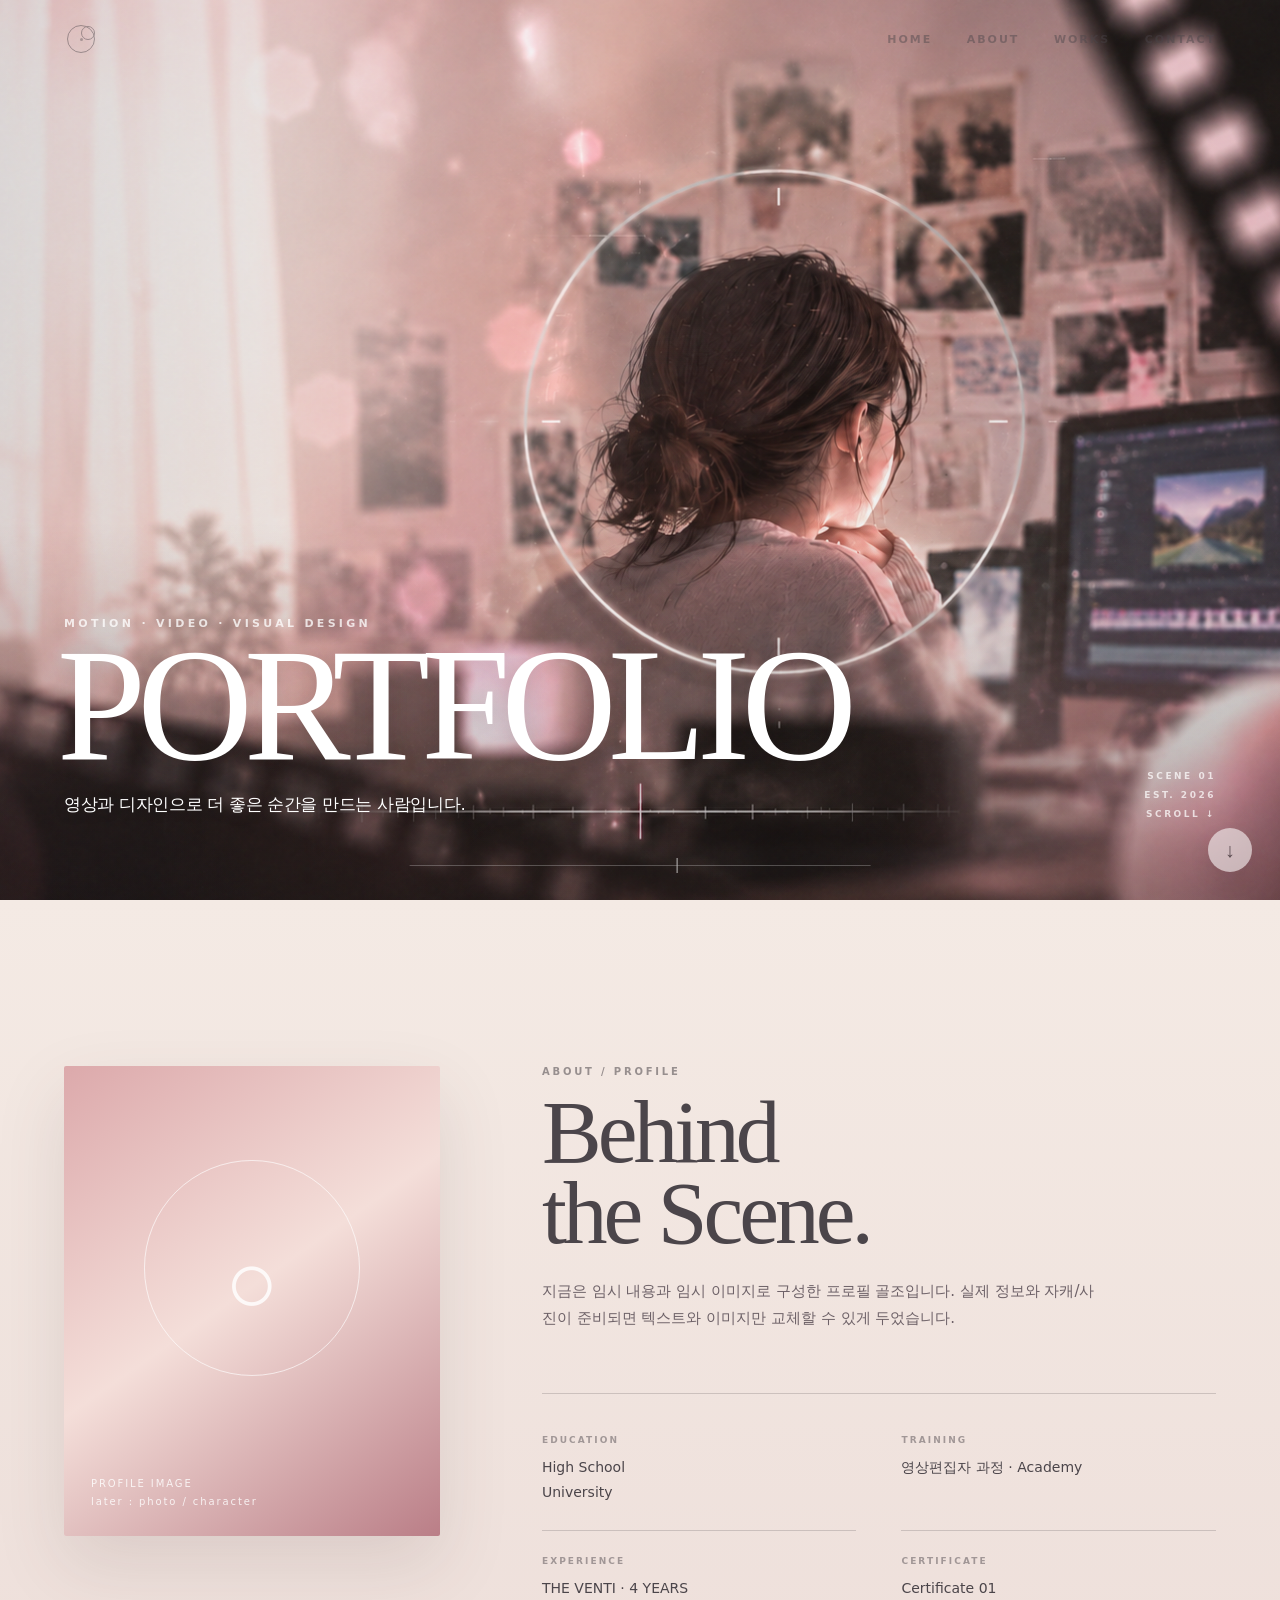
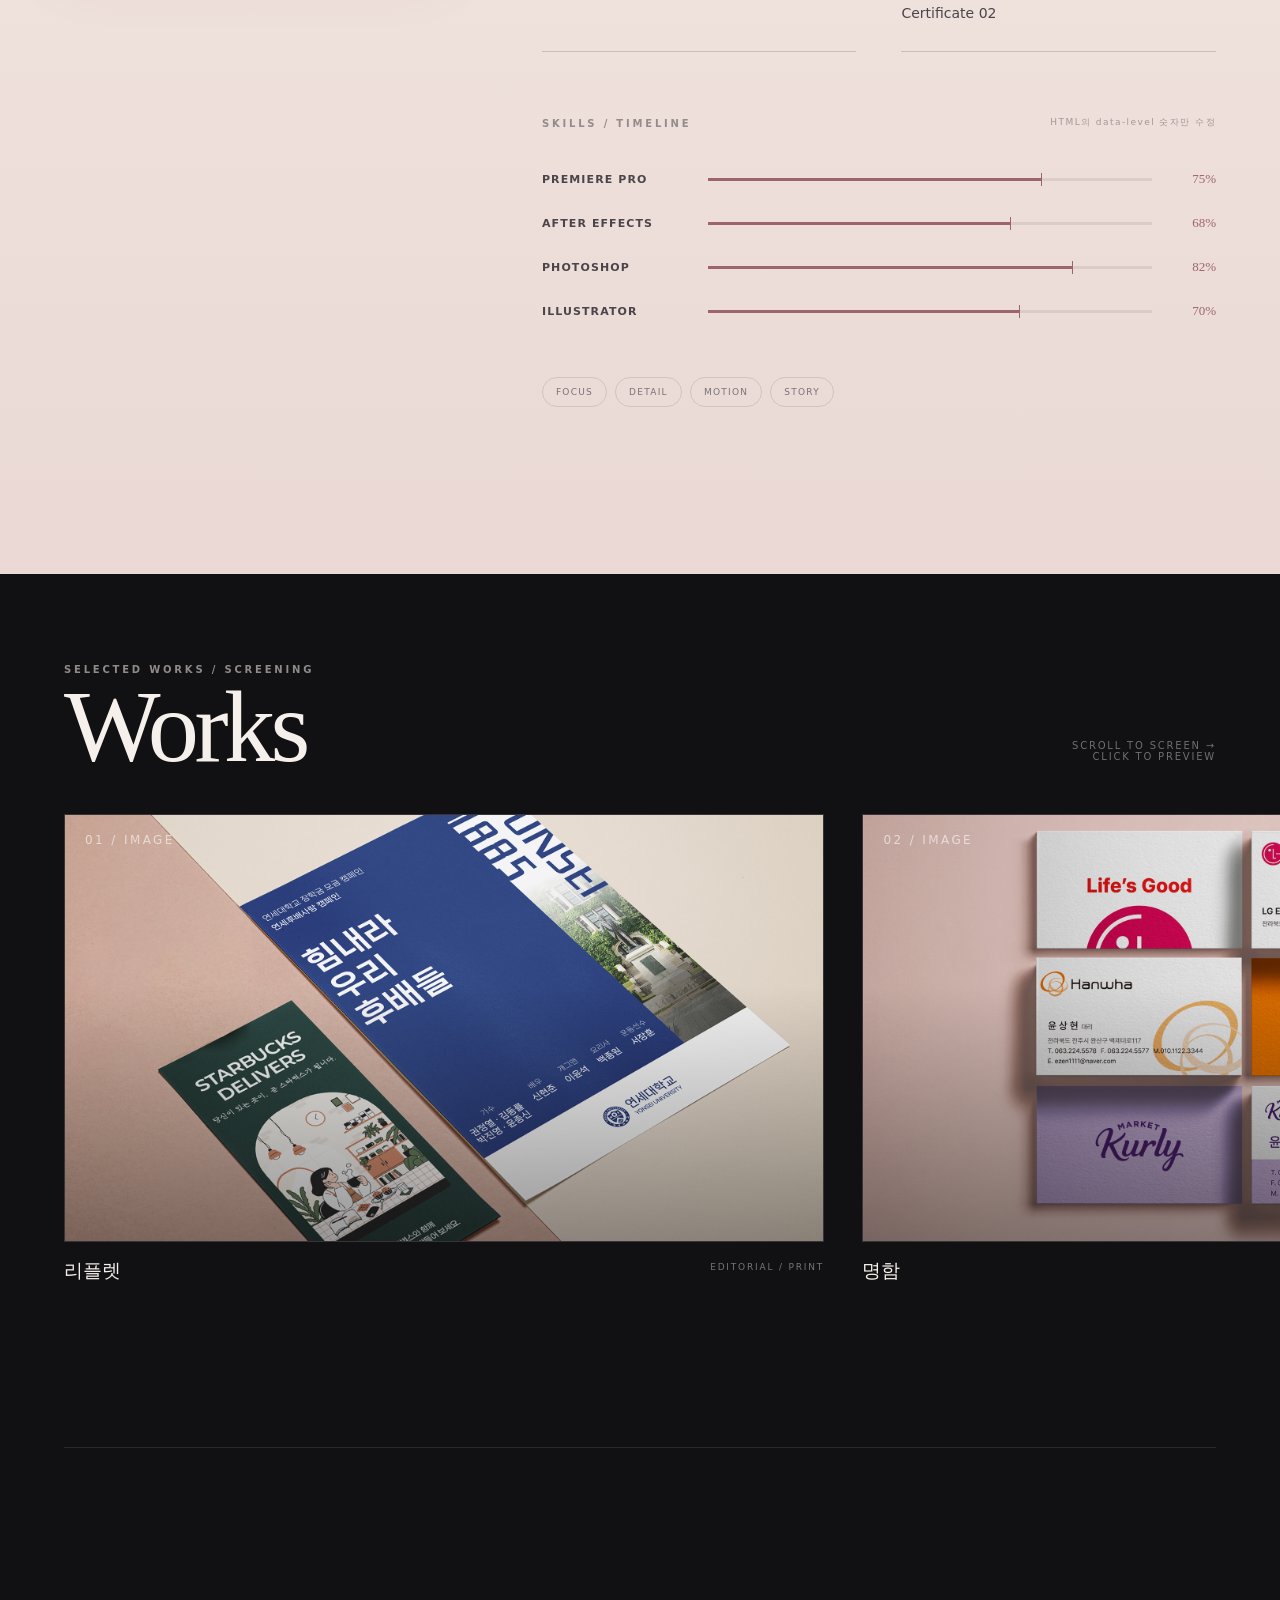
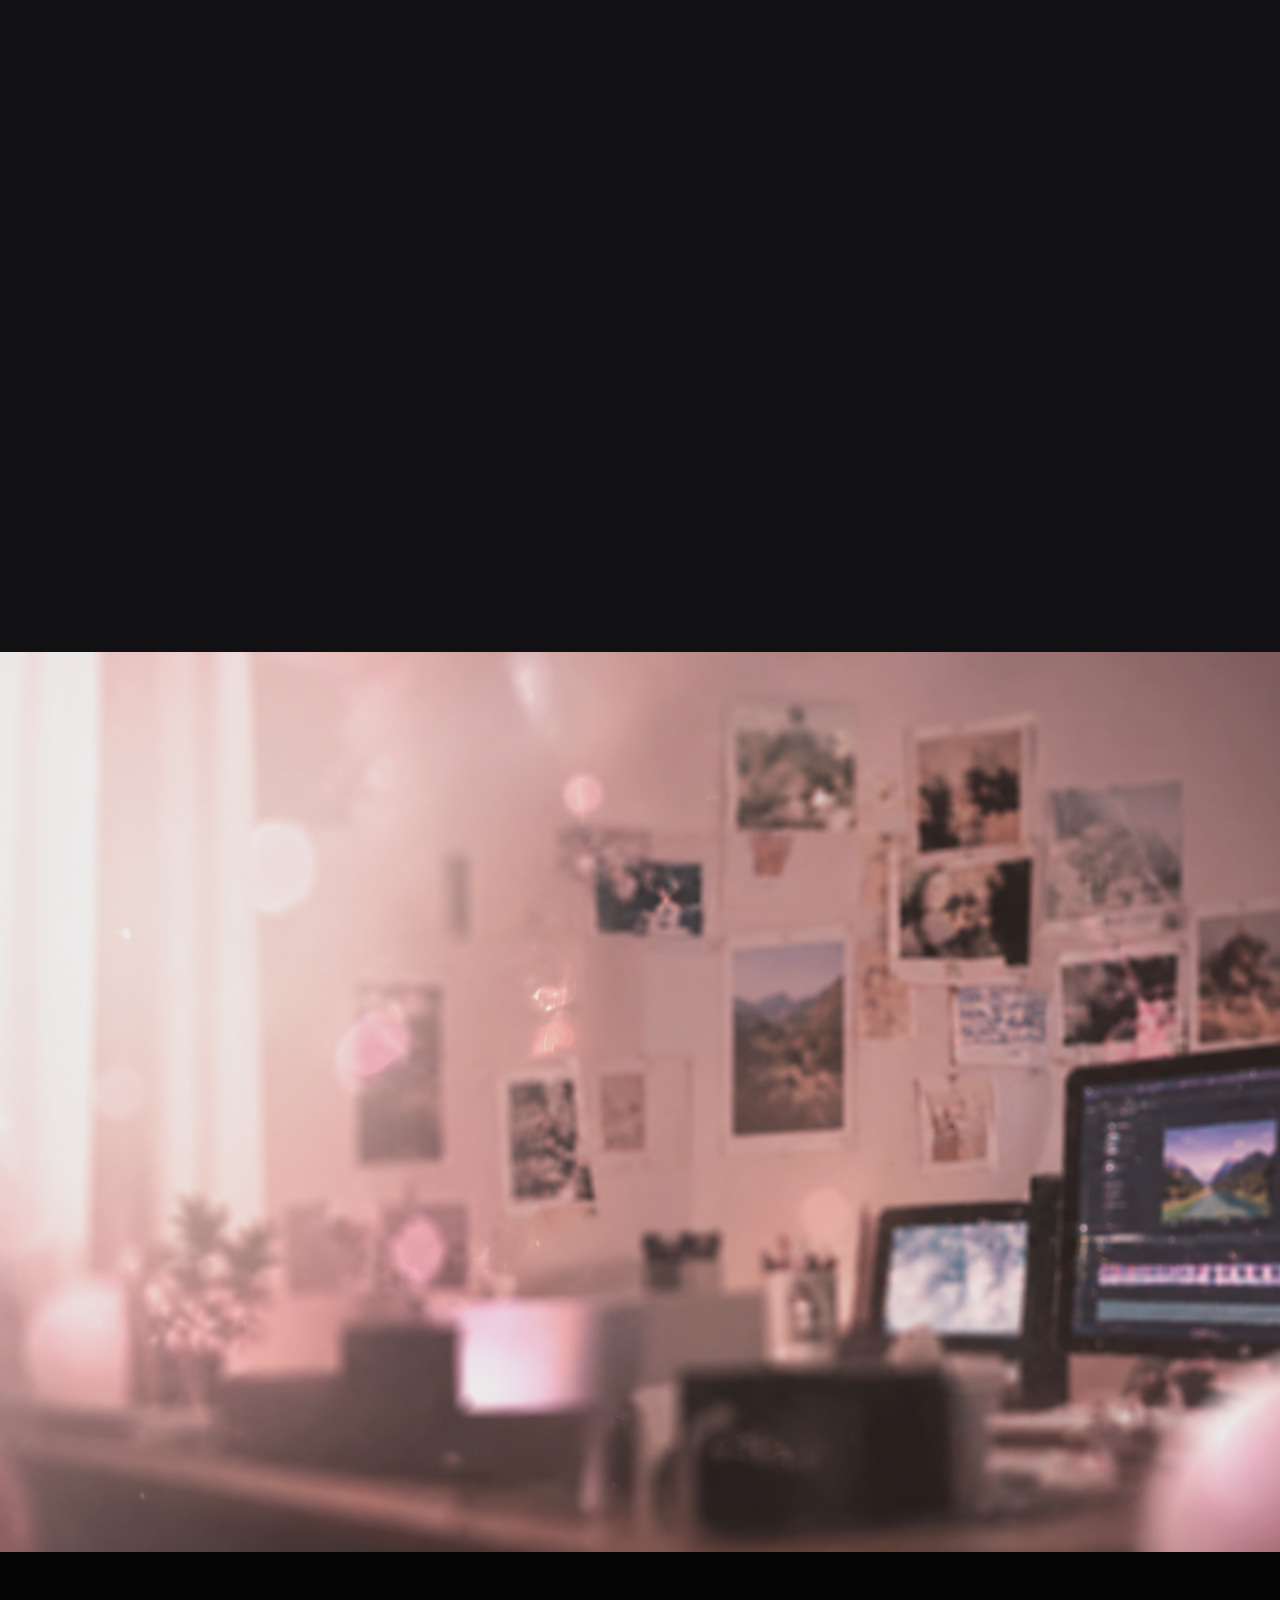
==== index.html @ 4fc18533 "Add files via upload" ====
<!doctype html>
<html lang="ko">

<head>
  <meta charset="utf-8" />
  <meta name="viewport" content="width=device-width, initial-scale=1" />
  <title>Eunbi Portfolio</title>
  <meta name="description" content="영상과 디자인으로 더 좋은 순간을 만드는 사람입니다." />
  <script>
    if (sessionStorage.getItem('portfolioTarget') === 'works') {
      document.documentElement.classList.add('jump-to-works');
    }
  </script>

  <style>
    html.jump-to-works {
      visibility: hidden;
    }
  </style>
  <link rel="stylesheet" href="style.css" />
</head>

<body data-hero-final-ring="video">
  <header class="site-header" id="siteHeader">
    <!-- LOGO PLACEHOLDER: later swap this mark for your personal symbol / character icon -->
    <a class="brand-mark" href="#top" aria-label="Home"><span></span></a>
    <nav class="nav-links" aria-label="Primary">
      <a href="#top">HOME</a>
      <a href="#about">ABOUT</a>
      <a href="#works">WORKS</a>
      <a href="#contact">CONTACT</a>
    </nav>
  </header>

  <main id="top">
    <section class="hero">
      <div class="hero-media" aria-hidden="true">
        <!-- Replace hero-loop.mp4 with the final Flow clip later. Keep the same filename and no HTML edit is needed. -->
        <video autoplay muted loop playsinline poster="assets/hero-still.png">
          <source src="assets/표지 동영상.mp4" type="video/mp4" />
        </video>
        <img src="assets/hero-still.png" alt="" />
      </div>
      <div class="hero-shade"></div>
      <div class="hero-grain"></div>
      <!-- Intro rings are web layers. With data-hero-final-ring="video", they roll in and fade into the ring already baked into the Flow clip. -->
      <div class="focus-ring big"></div>
      <div class="focus-ring small"></div>
      <div class="hero-copy">
        <div class="hero-kicker">MOTION · VIDEO · VISUAL DESIGN</div>
        <h1 class="hero-title">PORTFOLIO</h1>
        <p class="hero-desc">영상과 디자인으로 더 좋은 순간을 만드는 사람입니다.</p>
      </div>
      <div class="hero-meta"><span>SCENE 01</span><span>EST. 2026</span><span>SCROLL ↓</span></div>
      <div class="hero-timeline"></div>
    </section>

    <section class="profile" id="about">
      <div class="profile-grid">
        <aside class="portrait-wrap">
          <div class="portrait">
            <div class="portrait-symbol">○</div>
          </div>
        </aside>
        <div>
          <div class="profile-head">
            <div class="section-label">ABOUT / PROFILE</div>
            <h2>Behind<br>the Scene.</h2>
            <p>지금은 임시 내용과 임시 이미지로 구성한 프로필 골조입니다. 실제 정보와 자캐/사진이 준비되면 텍스트와 이미지만 교체할 수 있게 두었습니다.</p>
          </div>

          <dl class="credit-grid">
            <div class="credit">
              <dt>EDUCATION</dt>
              <dd>High School<br>University</dd>
            </div>
            <div class="credit">
              <dt>TRAINING</dt>
              <dd>영상편집자 과정 · Academy</dd>
            </div>
            <div class="credit">
              <dt>EXPERIENCE</dt>
              <dd>THE VENTI · 4 YEARS</dd>
            </div>
            <div class="credit">
              <dt>CERTIFICATE</dt>
              <dd>Certificate 01<br>Certificate 02</dd>
            </div>
          </dl>

          <div class="skills" id="skills">
            <div class="skills-head"><span class="section-label">SKILLS / TIMELINE</span><small>HTML의 data-level 숫자만
                수정</small></div>
            <!-- data-level values below are TEMPORARY. Change only the number later. -->
            <div class="skill" data-level="75"><span class="skill-name">PREMIERE PRO</span><span
                class="skill-track"><span class="skill-fill"></span></span><span class="skill-value">0%</span></div>
            <div class="skill" data-level="68"><span class="skill-name">AFTER EFFECTS</span><span
                class="skill-track"><span class="skill-fill"></span></span><span class="skill-value">0%</span></div>
            <div class="skill" data-level="82"><span class="skill-name">PHOTOSHOP</span><span class="skill-track"><span
                  class="skill-fill"></span></span><span class="skill-value">0%</span></div>
            <div class="skill" data-level="70"><span class="skill-name">ILLUSTRATOR</span><span
                class="skill-track"><span class="skill-fill"></span></span><span class="skill-value">0%</span></div>
          </div>

          <div class="keywords">
            <span class="keyword">FOCUS</span>
            <span class="keyword">DETAIL</span>
            <span class="keyword">MOTION</span>
            <span class="keyword">STORY</span>
          </div>
        </div>
      </div>
    </section>

    <section class="works" id="works" data-nav="light">
      <div class="works-sticky">
        <div class="works-title">
          <div>
            <div class="section-label">SELECTED WORKS / SCREENING</div>
            <h2>Works</h2>
          </div>
          <p>SCROLL TO SCREEN →<br>CLICK TO PREVIEW</p>
        </div>
        <div class="works-track" id="worksTrack">
          <!-- 6 temporary slots: 3 video + 3 image. Duplicate cards later as needed. -->
           <article class="work-card" tabindex="0" data-title="리플렛" data-category="EDITORIAL / PRINT"
            data-desc="이미지 프로젝트는 목업을 크게 보여주고 여백에 간단한 프로젝트 설명을 배치하는 방향입니다." data-href="../상세 페이지/leaflet/index.html"
            data-art="url('./assets/2인 리플렛.jpg') center / cover no-repeat">
            <div class="work-frame">
              <div class="work-art" style="--art:url('./assets/2인 리플렛.jpg') center / cover no-repeat"><span
                  class="work-no">01 / IMAGE</span></div>
            </div>
            <div class="work-info"><span class="work-name">리플렛</span><span class="work-cat">EDITORIAL / PRINT</span></div>
          </article>
          <article class="work-card" tabindex="0" data-title="명함" data-category="PRINT / GRAPHIC"
            data-desc="메인에서는 결과물을 우선 보여주고, VIEW PROJECT에서 기획·과정 페이지로 연결합니다." data-href="../상세 페이지/business-card/index.html"
            data-art="url('./assets/명함.jpg') center / cover no-repeat">
            <div class="work-frame">
              <div class="work-art" style="--art:url('./assets/명함.jpg') center / cover no-repeat"><span
                  class="work-no">02 / IMAGE</span></div>
            </div>
            <div class="work-info"><span class="work-name">명함</span><span class="work-cat">PRINT / GRAPHIC</span></div>
          </article>
          <article class="work-card" tabindex="0" data-title="카드뉴스" data-category="GRAPHIC DESIGN"
            data-desc="작품 수가 늘면 이 article 블록을 복붙하고 텍스트·썸네일·링크만 변경하면 됩니다." data-href="../상세 페이지/cardnews/index.html"
            data-art="url('./assets/카드뉴스_목업2.jpg') center / cover no-repeat">
            <div class="work-frame">
              <div class="work-art" style="--art:url('./assets/카드뉴스_목업2.jpg') center / cover no-repeat"><span
                  class="work-no">03 / IMAGE</span></div>
            </div>
            <div class="work-info"><span class="work-name">카드뉴스</span><span class="work-cat">GRAPHIC
                DESIGN</span></div>
          </article>
          <article class="work-card" tabindex="0" data-title="밀리의 서재" data-category="MOTION / VIDEO"
            data-desc="완성 영상을 먼저 감상하고, 짧은 설명을 읽는 모달 자리입니다." data-href="../상세 페이지/milli/index.html"
            data-art="url('./assets/milli-thumbnail.jpg') center / cover no-repeat"
            data-video="./assets/milli-loop.mp4">
            <div class="work-frame">
              <div class="work-art" style="--art:url('./assets/milli-thumbnail.jpg') center / cover no-repeat">
                <span
                  class="work-no">04 / VIDEO</span>
                <span class="play"></span>
              </div>
            </div>
            <div class="work-info"><span class="work-name">밀리의 서재</span><span class="work-cat">MOTION / VIDEO</span>
            </div>
          </article>
          <article class="work-card" tabindex="0" data-title="유튜브 '롤조각'" data-category="VIDEO EDITING"
            data-desc="영상의 목적, 사용 툴, 핵심 포인트를 2–4줄 정도로 짧게 적는 영역입니다." data-href="../상세 페이지/rolljogak/index.html"
            data-art="url('./assets/60초 Faker.jpg') center / cover no-repeat"
            data-video="./assets/faker-final.mp4">
            <div class="work-frame">
              <div class="work-art" style="--art:url('./assets/60초 Faker.jpg') center / cover no-repeat"><span
                  class="work-no">05 / VIDEO</span><span class="play"></span></div>
            </div>
            <div class="work-info"><span class="work-name">유튜브 숏폼 '롤조각'</span><span class="work-cat">VIDEO
                EDITING</span></div>
          </article>
          <article class="work-card" tabindex="0" data-title="기업 브랜딩" data-category="BRAND FILM"
            data-desc="실제 영상 썸네일과 링크가 준비되면 이 카드의 내용만 교체하면 됩니다." data-href="../상세 페이지/yeobackrok/index.html"
            data-art="url('./assets/여백록.jpg')  center / cover no-repeat">
            <div class="work-frame">
              <div class="work-art" style="--art:url('./assets/여백록.jpg')  center / cover no-repeat"><span
                  class="work-no">06 / WEB</span></div>
            </div>
            <div class="work-info"><span class="work-name">기업 브랜딩</span><span class="work-cat">BRAND
                FILM</span></div>
          </article>
        </div>
        <div class="works-progress"><span id="worksProgress"></span></div>
      </div>
    </section>

    <section class="ending" id="contact" data-nav="light">
      <div class="ending-sticky" id="endingSticky">
        <div class="end-bg"></div>
        <div class="contact-card">
          <div class="section-label">CONTACT</div><a class="contact-email"
            href="mailto:your@email.com">to_loving@naver.com</a>
        </div>
        <div class="black-curtain"></div>
        <div class="end-word">END</div>
        <div class="ing-word">-ing</div>
        <div class="end-credit">2026 / EUNBI</div>
      </div>
    </section>
  </main>

  <div class="modal" id="projectModal" aria-hidden="true">
    <button class="modal-close" aria-label="Close">×</button>
    <div class="modal-panel" role="dialog" aria-modal="true" aria-labelledby="modalTitle">
      <a href="#" class="modal-visual" id="modalVisual" title="클릭하시면 상세 페이지로 연결됩니다.">
        <video id="modalVideo" muted loop playsinline></video>
      </a>
      <div class="modal-copy">
        <div>
          <div class="modal-category" id="modalCategory"></div>
          <h3 id="modalTitle"></h3>
          <p id="modalDesc"></p>
        </div><a href="#" class="view-project" id="viewProject">VIEW PROJECT ↗</a>
      </div>
    </div>
  </div>
  <div class="scroll-nav" id="scrollNav" aria-label="빠른 페이지 이동">
    <button class="scroll-arrow scroll-arrow--up is-hidden" id="scrollUpBtn" type="button" aria-label="HOME으로 이동">
      <span aria-hidden="true">↑</span>
    </button>
    <button class="scroll-arrow scroll-arrow--down" id="scrollDownBtn" type="button" aria-label="END로 이동">
      <span aria-hidden="true">↓</span>
    </button>
  </div>

  <script src="script.js" defer></script>
</body>

</html>
---- style.css ----
:root{
  --ink:#4b454a;
  --ink-soft:#6e6268;
  --paper:#f3e8e2;
  --paper-2:#ead8d4;
  --rose:#c9848d;
  --rose-deep:#9c656e;
  --night:#111012;
  --night-2:#181519;
  --line:rgba(75,69,74,.22);
  --white-line:rgba(255,255,255,.22);
  --page-x:clamp(24px,5vw,84px);
  --ease:cubic-bezier(.22,.72,.2,1);
}

*{box-sizing:border-box}
html{scroll-behavior:smooth; scroll-snap-type:y proximity; background:var(--night)}
body{margin:0;color:var(--ink);background:var(--paper);font-family:"Noto Sans KR","Apple SD Gothic Neo","Malgun Gothic",system-ui,sans-serif;overflow-x:hidden}
button,a{font:inherit;color:inherit}
a{text-decoration:none}
button{border:0}
::selection{background:#dba4aa;color:#fff}

/* ---------- subtle fixed navigation ---------- */
.site-header{
  position:fixed;z-index:100;top:0;left:0;width:100%;
  display:flex;align-items:center;justify-content:space-between;
  padding:22px var(--page-x);
  color:var(--ink);opacity:0;transition:color .45s ease,opacity .8s ease;
  pointer-events:none;
}
body.intro-copy .site-header{opacity:1}
.site-header.nav-light{color:#fff}
.brand-mark,.nav-links{pointer-events:auto}
.brand-mark{width:34px;height:34px;position:relative;opacity:.46;transition:.25s ease;display:grid;place-items:center}
.brand-mark:hover{opacity:1;transform:rotate(12deg)}
.brand-mark::before,.brand-mark::after{content:"";position:absolute;border:1px solid currentColor;border-radius:50%}
.brand-mark::before{width:26px;height:26px}
.brand-mark::after{width:12px;height:12px;transform:translate(7px,-6px)}
.brand-mark span{width:3px;height:3px;border-radius:50%;background:currentColor;opacity:.8}
.nav-links{display:flex;gap:clamp(17px,2.7vw,42px);font-size:11px;letter-spacing:.18em;font-weight:600;opacity:.45}
.nav-links a{position:relative;padding:9px 0;transition:opacity .25s ease}
.nav-links a::after{content:"";position:absolute;left:0;right:100%;bottom:4px;height:1px;background:currentColor;transition:right .28s ease}
.nav-links a:hover{opacity:1}.nav-links a:hover::after{right:0}

/* ---------- reusable ---------- */
.section-label{font-size:10px;letter-spacing:.28em;font-weight:700;text-transform:uppercase;opacity:.55}
.hairline{height:1px;background:currentColor;opacity:.16}

/* ---------- HERO ---------- */
.hero{position:relative;height:100svh;min-height:650px;overflow:hidden;background:#d6aaa6;color:#fff}
.hero-media{position:absolute;inset:-2%;filter:blur(13px);transform:scale(1.055);transition:filter 1.15s var(--ease),transform 1.35s var(--ease)}
body.intro-focus .hero-media{filter:blur(0);transform:scale(1)}
.hero-media video,.hero-media img{width:100%;height:100%;object-fit:cover;display:block}
.hero-media img{position:absolute;inset:0;z-index:-1}
.hero-shade{position:absolute;inset:0;background:linear-gradient(90deg,rgba(43,25,29,.16),rgba(43,25,29,.01) 48%,rgba(22,15,19,.12)),linear-gradient(0deg,rgba(28,18,20,.28),transparent 42%)}
.hero-grain{position:absolute;inset:0;opacity:.12;mix-blend-mode:soft-light;pointer-events:none;background-image:url("data:image/svg+xml,%3Csvg viewBox='0 0 180 180' xmlns='http://www.w3.org/2000/svg'%3E%3Cfilter id='n'%3E%3CfeTurbulence type='fractalNoise' baseFrequency='.8' numOctaves='3' stitchTiles='stitch'/%3E%3C/filter%3E%3Crect width='100%25' height='100%25' filter='url(%23n)' opacity='.7'/%3E%3C/svg%3E")}

.focus-ring{position:absolute;border:1px solid rgba(255,255,255,.76);border-radius:50%;opacity:0;z-index:2;will-change:transform,opacity;transition:transform 1.45s var(--ease),opacity .65s ease}
.focus-ring::before,.focus-ring::after{content:"";position:absolute;background:rgba(255,255,255,.84)}
.focus-ring.big{width:clamp(250px,33vw,580px);aspect-ratio:1;left:58%;top:46%;margin-left:calc(clamp(250px,33vw,580px)/-2);margin-top:calc(clamp(250px,33vw,580px)/-2);transform:translateX(-63vw) rotate(-310deg)}
.focus-ring.big::before{width:1px;height:12px;left:50%;top:-6px;box-shadow:0 calc(clamp(250px,33vw,580px)) 0 rgba(255,255,255,.84)}
.focus-ring.big::after{height:1px;width:12px;top:50%;left:-6px;box-shadow:calc(clamp(250px,33vw,580px)) 0 0 rgba(255,255,255,.84)}
.focus-ring.small{width:82px;height:82px;right:10.5%;top:24%;border-color:rgba(255,255,255,.5);transform:translateX(46vw) rotate(320deg)}
body.intro-circles .focus-ring{opacity:.92;transform:translateX(0) rotate(0)}
/* Current Flow clip already contains the final large focus circle. The web rings disappear as the video sharpens, so the settled cover has only one visible circle. */
body[data-hero-final-ring="video"].intro-focus .focus-ring{opacity:0;transition:transform 1.45s var(--ease),opacity .62s ease .22s}
/* If a future hero clip has NO baked-in circle, change <body data-hero-final-ring="video"> to "web". */
body[data-hero-final-ring="web"].intro-focus .focus-ring.big{opacity:.88}
body[data-hero-final-ring="web"].intro-focus .focus-ring.small{opacity:0}

.hero-copy{position:relative;z-index:3;height:100%;display:flex;flex-direction:column;justify-content:flex-end;padding:0 var(--page-x) clamp(48px,9vh,98px);max-width:900px;opacity:0;transform:translateY(34px);transition:opacity .9s ease,transform 1.05s var(--ease);text-shadow:0 2px 20px rgba(35,20,24,.14)}
body.intro-copy .hero-copy{opacity:1;transform:none}
.hero-kicker{font-size:11px;letter-spacing:.3em;font-weight:700;margin-bottom:18px;opacity:.76}
.hero-title{font-family:"Bodoni MT",Didot,"Times New Roman",serif;font-weight:400;font-size:clamp(72px,12.5vw,190px);letter-spacing:-.055em;line-height:.72;margin:0 0 28px -7px}
.hero-desc{font-size:clamp(15px,1.3vw,21px);font-weight:400;letter-spacing:-.02em;line-height:1.7;max-width:520px;margin:0}
.hero-meta{position:absolute;z-index:3;right:var(--page-x);bottom:clamp(48px,9vh,98px);display:grid;gap:9px;text-align:right;font-size:9px;letter-spacing:.28em;font-weight:700;opacity:0;transform:translateY(12px);transition:opacity .75s ease .28s,transform .9s var(--ease) .22s}
body.intro-copy .hero-meta{opacity:.72;transform:none}
.hero-timeline{position:absolute;left:50%;bottom:34px;transform:translateX(-50%) scaleX(.25);transform-origin:center;width:min(36vw,470px);height:1px;background:rgba(255,255,255,.35);z-index:3;opacity:0;transition:opacity .7s ease .4s,transform 1s var(--ease) .3s}
body.intro-copy .hero-timeline{opacity:.7;transform:translateX(-50%) scaleX(1)}
.hero-timeline::before{content:"";position:absolute;left:58%;top:-7px;width:1px;height:15px;background:#fff}

/* ---------- PROFILE ---------- */
.profile{position:relative;padding:clamp(110px,13vw,180px) var(--page-x);background:linear-gradient(180deg,#f4eae4 0%,#ead9d5 100%);min-height:100svh}
.profile-grid{display:grid;grid-template-columns:minmax(260px,.78fr) 1.4fr;gap:clamp(45px,8vw,130px);align-items:start;max-width:1450px;margin:0 auto}
.portrait-wrap{position:sticky;top:110px}
.portrait{aspect-ratio:4/5;position:relative;overflow:hidden;background:linear-gradient(145deg,#dca9ab,#f4ded9 48%,#ba7e87);border-radius:2px;box-shadow:0 28px 70px rgba(87,58,63,.13)}
.portrait::before{content:"";position:absolute;width:57%;aspect-ratio:1;border:1px solid rgba(255,255,255,.65);border-radius:50%;left:50%;top:43%;transform:translate(-50%,-50%)}
.portrait::after{content:"PROFILE IMAGE\A later : photo / character";white-space:pre;position:absolute;left:27px;bottom:25px;color:rgba(255,255,255,.82);font-size:10px;line-height:1.8;letter-spacing:.19em}
.portrait-symbol{position:absolute;inset:0;display:grid;place-items:center;color:rgba(255,255,255,.82);font-family:Georgia,serif;font-size:clamp(46px,7vw,94px);font-style:italic;transform:translateY(-4%)}
.profile-head{padding-bottom:45px;border-bottom:1px solid var(--line)}
.profile-head h2{font-family:"Bodoni MT",Didot,"Times New Roman",serif;font-size:clamp(50px,7vw,102px);line-height:.9;font-weight:400;letter-spacing:-.045em;margin:15px 0 24px}
.profile-head p{font-size:15px;line-height:1.85;color:var(--ink-soft);max-width:560px}
.credit-grid{display:grid;grid-template-columns:repeat(2,minmax(0,1fr));column-gap:45px;row-gap:0}
.credit{padding:25px 0 26px;border-bottom:1px solid var(--line)}
.credit dt{font-size:9px;letter-spacing:.23em;font-weight:800;opacity:.48;margin-bottom:10px}
.credit dd{margin:0;font-size:14px;line-height:1.75}
.skills{padding:48px 0 0}
.skills-head{display:flex;justify-content:space-between;align-items:end;margin-bottom:28px}
.skills-head small{font-size:9px;letter-spacing:.16em;opacity:.46}
.skill{display:grid;grid-template-columns:150px 1fr 48px;align-items:center;gap:16px;padding:14px 0}
.skill-name{font-size:11px;letter-spacing:.1em;font-weight:650}
.skill-track{height:3px;background:rgba(75,69,74,.11);position:relative;overflow:visible}
.skill-fill{position:absolute;left:0;top:0;height:100%;width:0;background:var(--rose-deep);transition:width 1.45s var(--ease)}
.skill-fill::after{content:"";position:absolute;right:-1px;top:-5px;width:1px;height:13px;background:var(--rose-deep)}
.skill-value{font-family:Georgia,serif;font-size:13px;text-align:right;color:var(--rose-deep)}
.keywords{display:flex;flex-wrap:wrap;gap:8px;padding-top:44px}
.keyword{border:1px solid var(--line);padding:9px 13px;border-radius:999px;font-size:9px;letter-spacing:.14em;opacity:.7}

/* ---------- WORKS ---------- */
.works{height:420vh;background:var(--night);color:#f6f0ec;position:relative}
.works-sticky{height:100svh;position:sticky;top:0;overflow:hidden;padding:clamp(88px,10vh,115px) 0 45px}
.works-title{padding:0 var(--page-x);display:flex;align-items:end;justify-content:space-between;margin-bottom:clamp(35px,5vh,60px)}
.works-title h2{font-family:"Bodoni MT",Didot,"Times New Roman",serif;font-weight:400;font-size:clamp(58px,8vw,118px);letter-spacing:-.045em;line-height:.82;margin:10px 0 0}
.works-title p{font-size:10px;letter-spacing:.18em;opacity:.42;margin:0 0 7px;text-align:right}
.works-track{display:flex;gap:clamp(22px,3vw,46px);width:max-content;padding:0 var(--page-x);will-change:transform}
.work-card{width:min(68vw,760px);flex:none;cursor:pointer;outline:none}
.work-card:focus-visible .work-frame{outline:1px solid #fff;outline-offset:5px}
.work-frame{aspect-ratio:16/9;background:#241f24;position:relative;overflow:hidden;border:1px solid rgba(255,255,255,.09);transition:transform .45s var(--ease),filter .45s ease,opacity .45s ease}
.works-track:hover .work-frame{opacity:.55;filter:saturate(.6)}
.work-card:hover .work-frame{opacity:1;filter:none;transform:scale(1.025)}
.work-art{position:absolute;inset:0;background:var(--art);display:grid;place-items:center}
.work-art::after{content:"";position:absolute;inset:0;background:linear-gradient(0deg,rgba(10,9,10,.38),transparent 60%)}
.work-art .ghost{font-family:"Bodoni MT",Didot,serif;font-size:clamp(52px,9vw,120px);letter-spacing:-.06em;color:rgba(255,255,255,.78);z-index:1}
.play{width:58px;height:58px;border:1px solid rgba(255,255,255,.78);border-radius:50%;display:grid;place-items:center;position:absolute;z-index:2;right:26px;bottom:24px}
.play::after{content:"";border-left:10px solid white;border-top:6px solid transparent;border-bottom:6px solid transparent;margin-left:3px}
.work-no{position:absolute;left:20px;top:18px;z-index:2;font-size:12px;letter-spacing:.2em;opacity:.7}
.work-info{display:flex;justify-content:space-between;gap:25px;padding-top:16px}
.work-name{font-family:"Noto Sans KR", "Malgun Gothic", sans-serif; font-size:19px;}
.work-cat{font-size:9px;letter-spacing:.2em;opacity:.45;padding-top:4px}
.works-progress{position:absolute;left:var(--page-x);right:var(--page-x);bottom:26px;height:1px;background:rgba(255,255,255,.1)}
.works-progress span{display:block;height:1px;width:0;background:rgba(255,255,255,.68)}

/* ---------- END / CONTACT ---------- */
.ending{position:relative;height:330vh;background:#050505;color:#fff}
.ending-sticky{position:sticky;top:0;height:100svh;overflow:hidden}
.end-bg{position:absolute;inset:-2%;background:url('assets/end-studio.png') center/cover no-repeat;filter:blur(calc(var(--end-blur,0) * 18px));transform:scale(calc(1.02 + var(--end-blur,0) * .035));opacity:calc(1 - var(--darkness,0) * .55)}
.end-bg::after{content:"";position:absolute;inset:0;background:rgba(38,18,24,calc(.08 + var(--darkness,0) * .35))}
.contact-card{position:absolute;left:50%;top:50%;transform:translate(-50%,calc(-50% + 25px));text-align:center;opacity:var(--contact-opacity,0);transition:opacity .08s linear;z-index:3}
.contact-card .section-label{opacity:.6;margin-bottom:22px}
.contact-email{font-family:"Bodoni MT",Didot,Georgia,serif;font-size:clamp(28px,4vw,58px);letter-spacing:-.025em;border-bottom:1px solid rgba(255,255,255,.28);padding-bottom:5px}
.black-curtain{position:absolute; inset:0; background:#060606; opacity:var(--curtain,0); z-index:4; pointer-events:none;}
.end-word,.ing-word{position:absolute;left:50%;top:50%;z-index:5;font-family:"Bodoni MT",Didot,"Times New Roman",serif;font-size:clamp(74px,14vw,210px);font-weight:400;letter-spacing:-.04em;line-height:.8;transform:translate(-50%,calc(-50% + var(--end-y,0px)));opacity:var(--end-opacity,0)}
.ing-word{font-style:italic;font-size:clamp(70px,12vw,180px);opacity:var(--ing-opacity,0);transform:translate(-50%,calc(-50% + var(--ing-y,32px)))}
.end-credit{position:absolute;z-index:6;left:50%;top:64%;transform:translateX(-50%);font-size:9px;letter-spacing:.32em;opacity:var(--credit-opacity,0)}

/* ---------- MODAL ---------- */
.modal{position:fixed;inset:0;z-index:200;display:grid;place-items:center;padding:30px;background:rgba(6,5,6,.82);backdrop-filter:blur(8px);opacity:0;visibility:hidden;transition:.3s ease}
.modal.open{opacity:1;visibility:visible}
.modal-panel{width:min(1060px,94vw);max-height:90svh;background:#141215;border:1px solid rgba(255,255,255,.18);box-shadow:0 0 60px rgba(255,235,238,.09);color:#fff;display:grid;grid-template-columns:minmax(0,1.5fr) minmax(250px,.55fr);overflow:auto;transform:translateY(15px) scale(.985);transition:transform .38s var(--ease)}
.modal.open .modal-panel{transform:none}
.modal-visual{min-height:430px;background:var(--modal-art,#34232a);position:relative;display:grid;place-items:center;overflow:hidden}
.modal-visual::before{content:"";position:absolute;inset:7%;border:1px solid rgba(255,255,255,.13)}
.modal-visual span{font-family:"Bodoni MT",Didot,serif;font-size:clamp(62px,9vw,120px);opacity:.75;z-index:1}
.modal-copy{padding:48px 38px;display:flex;flex-direction:column;justify-content:space-between;gap:45px}
.modal-copy h3{font-family:Georgia,serif;font-size:29px;font-weight:400;margin:10px 0 13px}
.modal-copy p{font-size:12px;line-height:1.9;opacity:.62;margin:0}
.modal-category{font-size:9px;letter-spacing:.22em;opacity:.4}
.view-project{align-self:flex-start;border-bottom:1px solid rgba(255,255,255,.5);font-size:10px;letter-spacing:.18em;padding-bottom:6px}
.modal-close{position:absolute;right:24px;top:19px;color:#fff;background:transparent;font-size:26px;opacity:.55;cursor:pointer;z-index:10}
#modalVideo {width: 100%; height: 100%; object-fit: contain; display: none;}

/* ---------- fixed quick navigation ---------- */
.scroll-nav{
  position:fixed;
  right:clamp(18px,2.2vw,34px);
  bottom:clamp(18px,2.2vw,34px);
  z-index:140;
  display:grid;
  grid-template-rows:44px 44px;
  gap:9px;
}

.scroll-arrow{
  width:44px;
  height:44px;
  padding:0;
  border:0;
  border-radius:50%;
  display:grid;
  place-items:center;
  cursor:pointer;
  color:var(--ink);
  background:rgba(255,255,255,.72);
  box-shadow:0 10px 28px rgba(17,16,18,.10);
  backdrop-filter:blur(10px);
  -webkit-backdrop-filter:blur(10px);
  opacity:.78;
  transition:
    background .25s ease,
    color .25s ease,
    opacity .25s ease,
    transform .25s var(--ease),
    visibility .25s ease;
}

.scroll-arrow span{
  display:block;
  font-family:Georgia,"Times New Roman",serif;
  font-size:20px;
  line-height:1;
  transition:transform .25s var(--ease);
}

.scroll-arrow:hover{
  color:var(--paper);
  background:var(--ink);
  opacity:1;
  transform:scale(1.04);
}

.scroll-arrow--up:hover span{transform:translateY(-2px)}
.scroll-arrow--down:hover span{transform:translateY(2px)}

.scroll-arrow:focus-visible{
  outline:1px solid currentColor;
  outline-offset:4px;
}

.scroll-arrow.is-hidden{
  opacity:0;
  visibility:hidden;
  pointer-events:none;
  transform:scale(.92);
}

/* WORKS / END처럼 어두운 구간에서는 같은 버튼을 밝은 톤으로 전환 */
.scroll-nav.on-dark .scroll-arrow{
  color:#fff;
  background:rgba(255,255,255,.12);
  box-shadow:0 10px 30px rgba(0,0,0,.20);
}

.scroll-nav.on-dark .scroll-arrow:hover{
  color:var(--night);
  background:#fff;
}

@media (max-width:820px){
  .scroll-nav{right:16px;bottom:18px;grid-template-rows:40px 40px;gap:8px}
  .scroll-arrow{width:40px;height:40px}
  .scroll-arrow span{font-size:18px}
  .site-header{padding-top:15px}.nav-links{gap:15px;font-size:9px;letter-spacing:.1em}
  .hero{min-height:700px}.hero-meta,.hero-timeline{display:none}.focus-ring.small{display:none}.focus-ring.big{left:69%;top:45%}
  .hero-copy{padding-bottom:56px}.hero-title{font-size:clamp(66px,22vw,110px);line-height:.77}
  .profile-grid{grid-template-columns:1fr}.portrait-wrap{position:relative;top:auto}.portrait{aspect-ratio:5/4}.portrait::before{width:40%}
  .credit-grid{grid-template-columns:1fr}.skill{grid-template-columns:110px 1fr 42px}
  .works{height:auto}.works-sticky{height:auto;position:relative;overflow:visible;padding:100px 0}.works-title{align-items:start}.works-title p{display:none}
  .works-track{width:auto;display:grid;grid-template-columns:1fr;gap:42px;padding:0 22px;transform:none!important}.work-card{width:100%}.works-progress{display:none}
  .modal-panel{grid-template-columns:1fr}.modal-visual{min-height:44vh}.modal-copy{padding:30px}
  .contact-email{font-size:clamp(25px,8vw,42px)}
}
@media (prefers-reduced-motion:reduce){*{scroll-behavior:auto!important;transition-duration:.01ms!important;animation-duration:.01ms!important}.hero-media{filter:none;transform:none}.focus-ring{transform:none!important;opacity:.65}.hero-copy,.hero-meta{opacity:1;transform:none}.site-header{opacity:1}.hero-timeline{opacity:.7;transform:translateX(-50%) scaleX(1)}.works{height:auto}.works-sticky{position:relative;height:auto}.works-track{transform:none!important;display:grid;grid-template-columns:repeat(2,1fr);width:auto}.work-card{width:auto}}


/* 롤조각 모달 PC 전용 */
@media (min-width: 821px) {
  .modal-panel:has(#modalVideo[src*="faker-final"]) {
    width: min(820px, 94vw);
    grid-template-columns: 1.4fr 1fr;
  }
}

.modal-visual:has(#modalVideo[src*="faker-final"]) #modalVideo {
  width: auto;
  height: min(65vh, 560px);
  max-width: 100%;
  object-fit: contain;
}
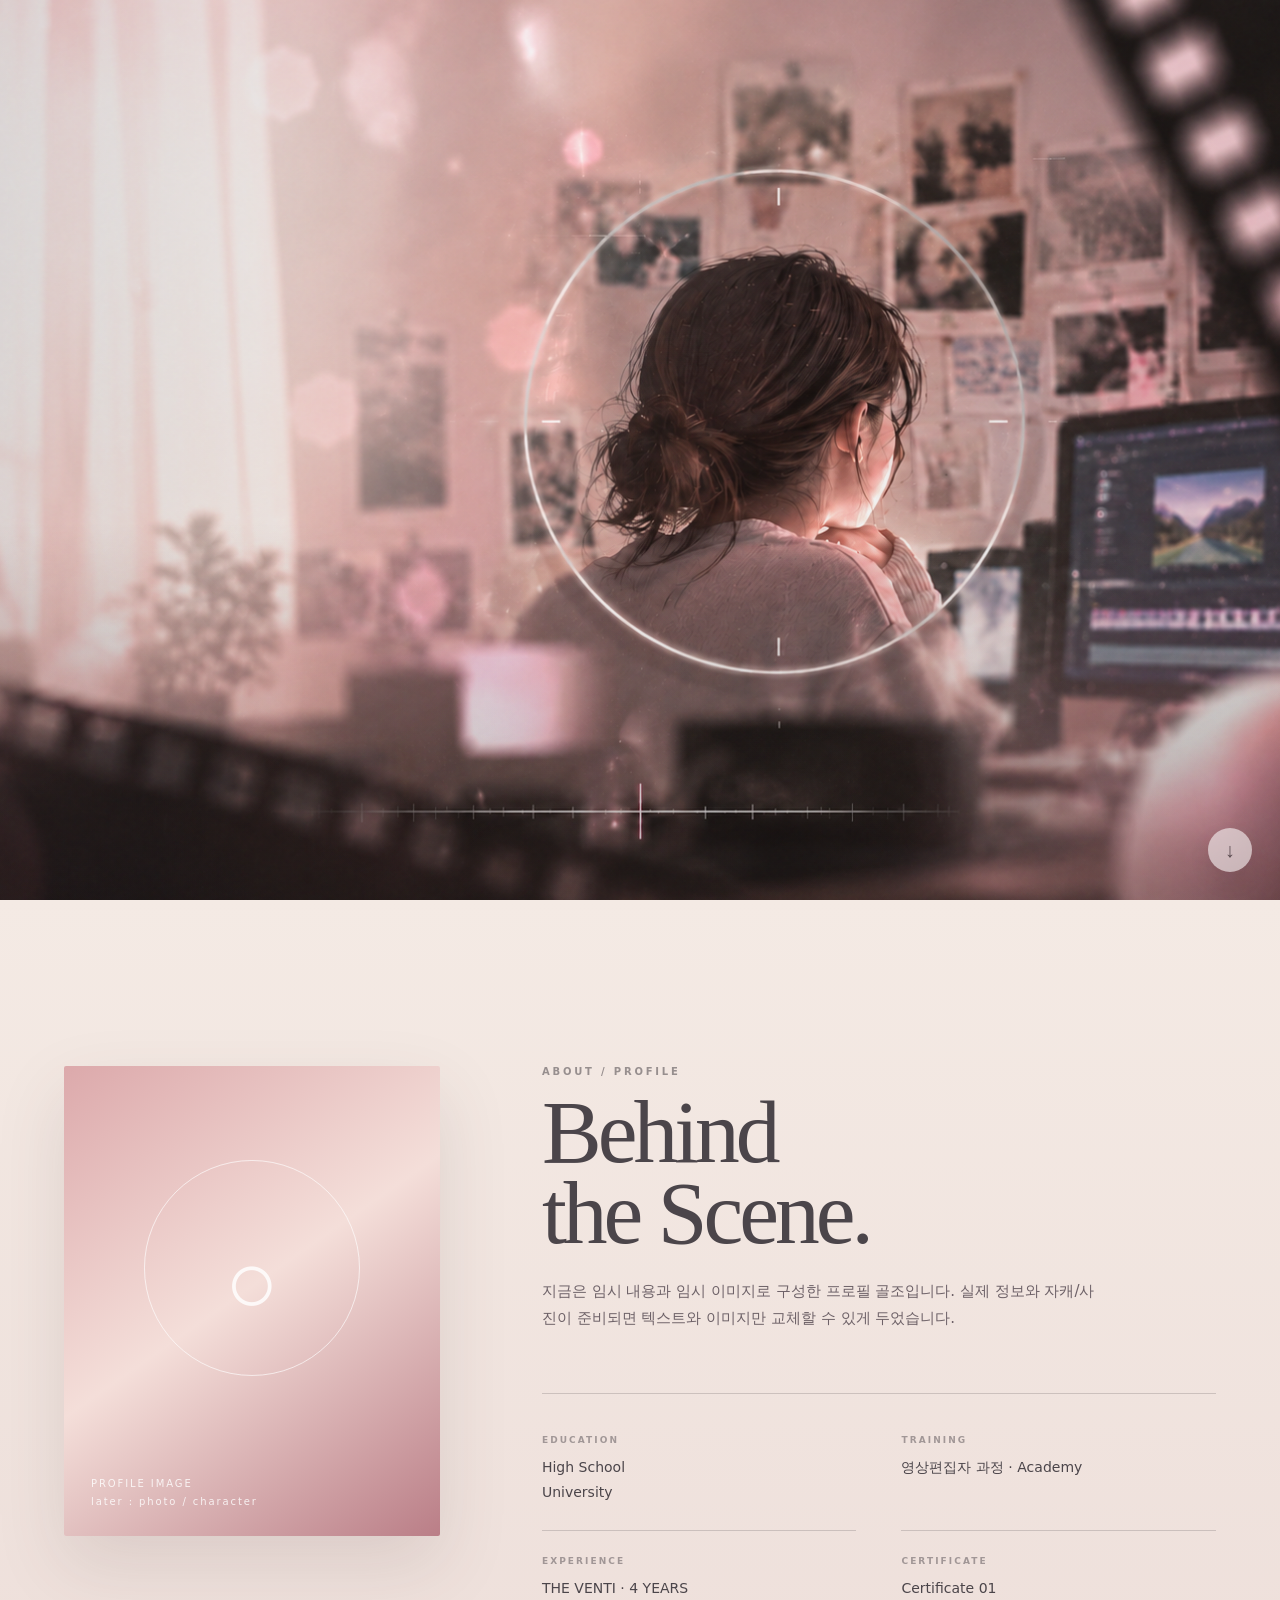
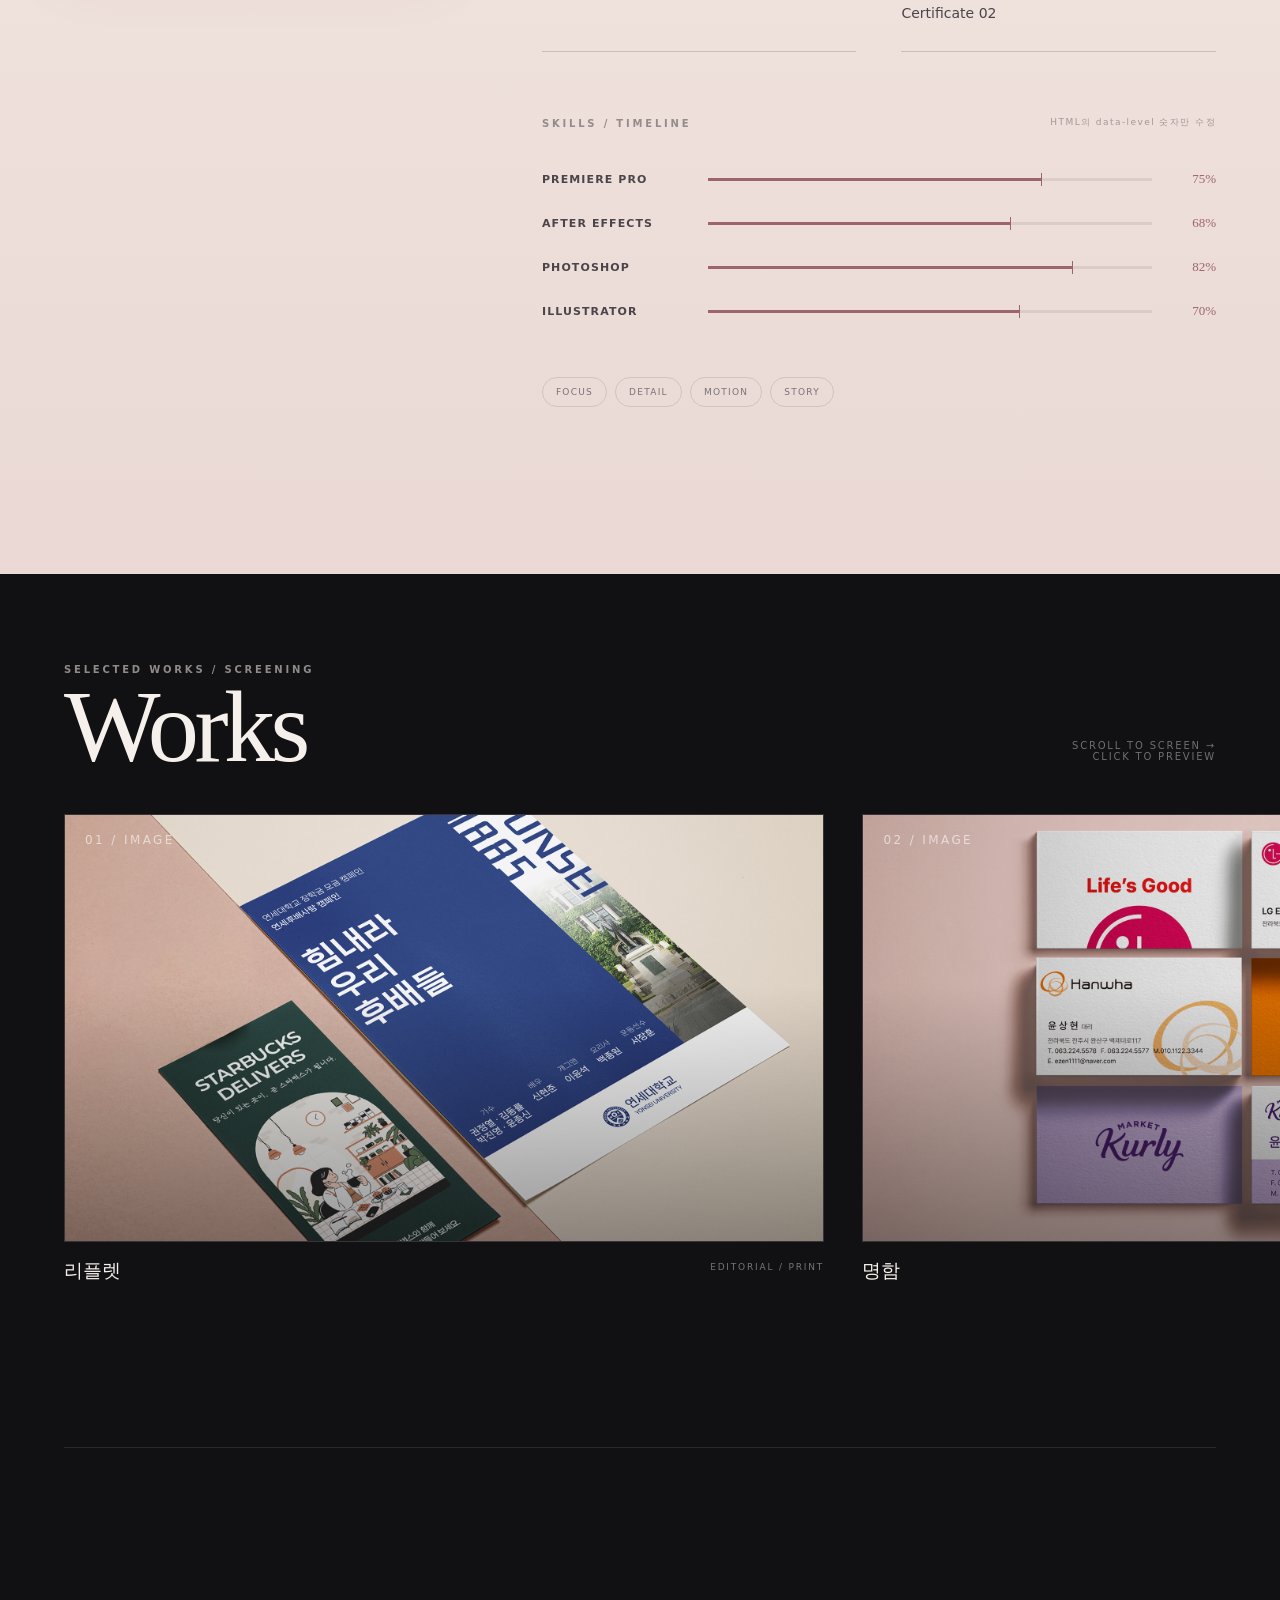
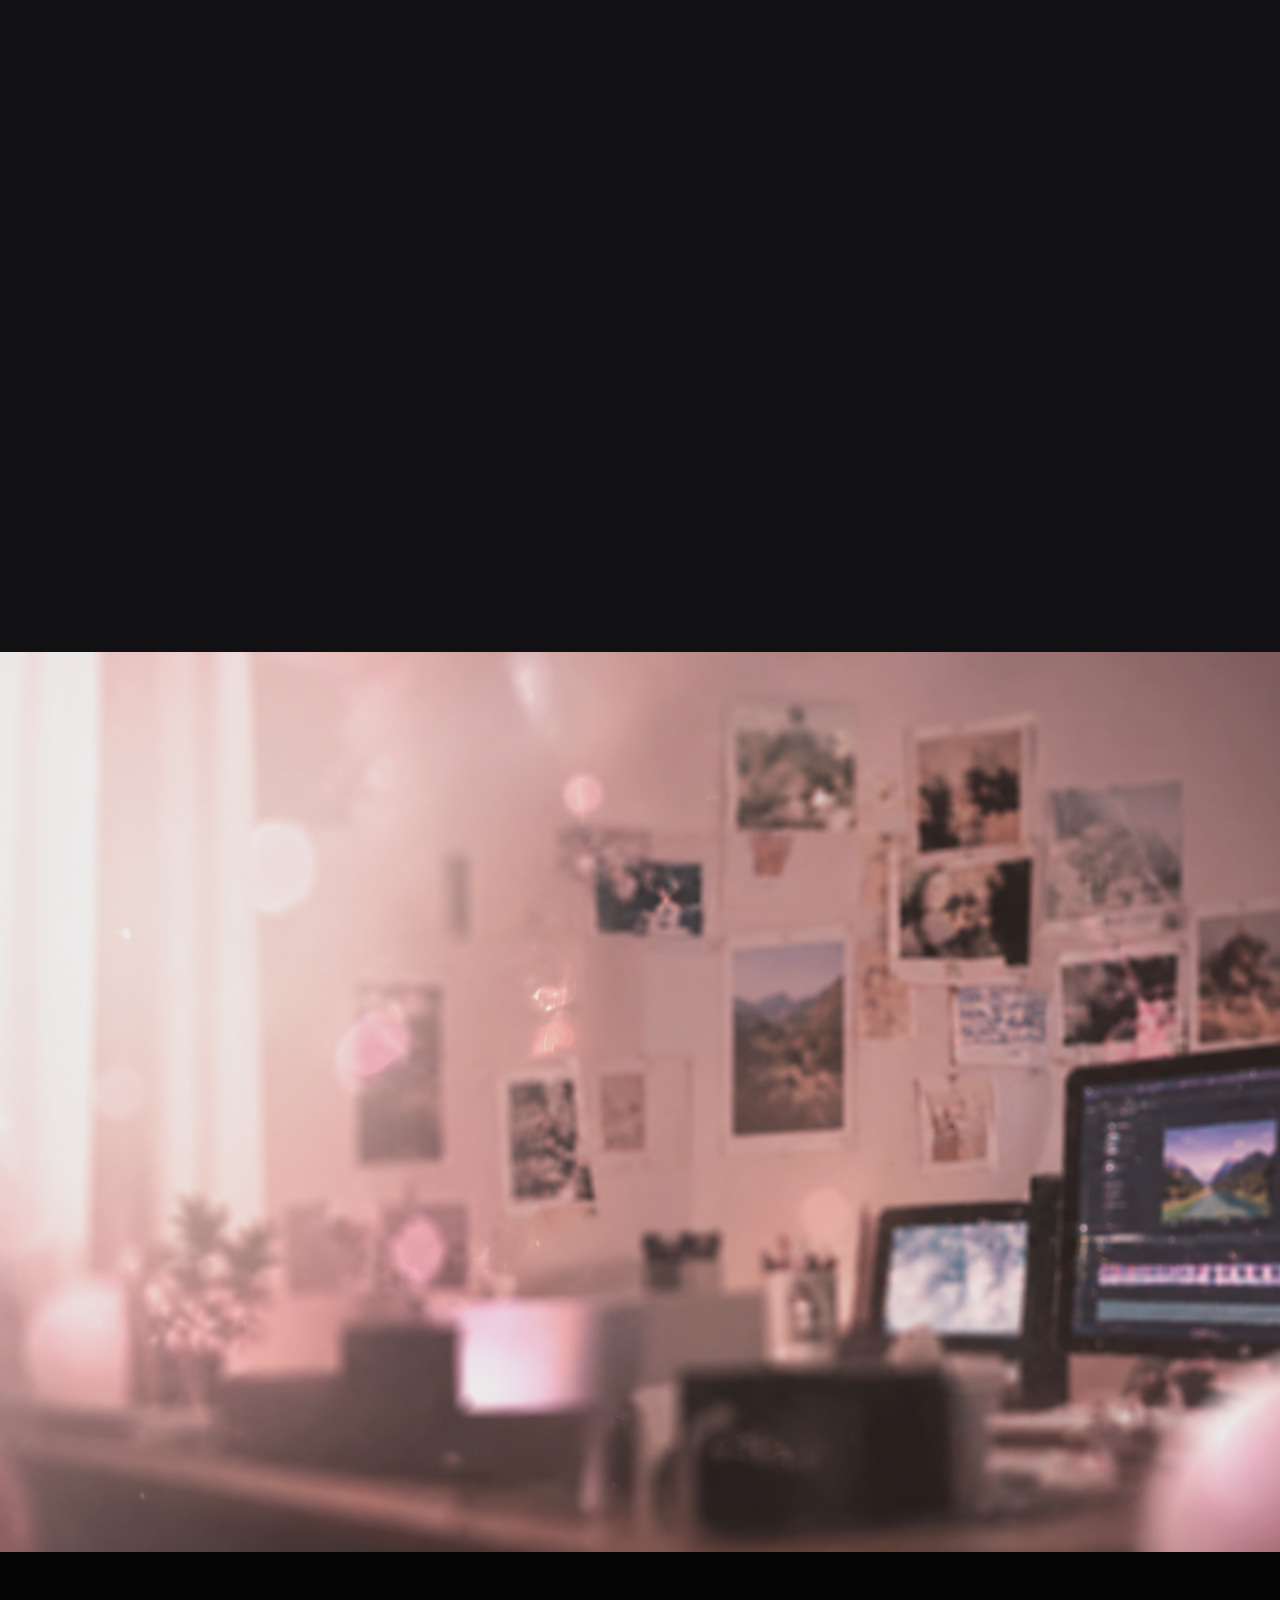
==== commit abb5a45a: "Update index.html" ====
--- a/index.html
+++ b/index.html
@@ -124,7 +124,7 @@
         <div class="works-track" id="worksTrack">
           <!-- 6 temporary slots: 3 video + 3 image. Duplicate cards later as needed. -->
            <article class="work-card" tabindex="0" data-title="리플렛" data-category="EDITORIAL / PRINT"
-            data-desc="이미지 프로젝트는 목업을 크게 보여주고 여백에 간단한 프로젝트 설명을 배치하는 방향입니다." data-href="../상세 페이지/leaflet/index.html"
+            data-desc="이미지 프로젝트는 목업을 크게 보여주고 여백에 간단한 프로젝트 설명을 배치하는 방향입니다." data-href="leaflet/index.html"
             data-art="url('./assets/2인 리플렛.jpg') center / cover no-repeat">
             <div class="work-frame">
               <div class="work-art" style="--art:url('./assets/2인 리플렛.jpg') center / cover no-repeat"><span
@@ -133,7 +133,7 @@
             <div class="work-info"><span class="work-name">리플렛</span><span class="work-cat">EDITORIAL / PRINT</span></div>
           </article>
           <article class="work-card" tabindex="0" data-title="명함" data-category="PRINT / GRAPHIC"
-            data-desc="메인에서는 결과물을 우선 보여주고, VIEW PROJECT에서 기획·과정 페이지로 연결합니다." data-href="../상세 페이지/business-card/index.html"
+            data-desc="메인에서는 결과물을 우선 보여주고, VIEW PROJECT에서 기획·과정 페이지로 연결합니다." data-href="/business-card/index.html"
             data-art="url('./assets/명함.jpg') center / cover no-repeat">
             <div class="work-frame">
               <div class="work-art" style="--art:url('./assets/명함.jpg') center / cover no-repeat"><span
@@ -142,7 +142,7 @@
             <div class="work-info"><span class="work-name">명함</span><span class="work-cat">PRINT / GRAPHIC</span></div>
           </article>
           <article class="work-card" tabindex="0" data-title="카드뉴스" data-category="GRAPHIC DESIGN"
-            data-desc="작품 수가 늘면 이 article 블록을 복붙하고 텍스트·썸네일·링크만 변경하면 됩니다." data-href="../상세 페이지/cardnews/index.html"
+            data-desc="작품 수가 늘면 이 article 블록을 복붙하고 텍스트·썸네일·링크만 변경하면 됩니다." data-href="cardnews/index.html"
             data-art="url('./assets/카드뉴스_목업2.jpg') center / cover no-repeat">
             <div class="work-frame">
               <div class="work-art" style="--art:url('./assets/카드뉴스_목업2.jpg') center / cover no-repeat"><span
@@ -152,7 +152,7 @@
                 DESIGN</span></div>
           </article>
           <article class="work-card" tabindex="0" data-title="밀리의 서재" data-category="MOTION / VIDEO"
-            data-desc="완성 영상을 먼저 감상하고, 짧은 설명을 읽는 모달 자리입니다." data-href="../상세 페이지/milli/index.html"
+            data-desc="완성 영상을 먼저 감상하고, 짧은 설명을 읽는 모달 자리입니다." data-href="milli/index.html"
             data-art="url('./assets/milli-thumbnail.jpg') center / cover no-repeat"
             data-video="./assets/milli-loop.mp4">
             <div class="work-frame">
@@ -166,7 +166,7 @@
             </div>
           </article>
           <article class="work-card" tabindex="0" data-title="유튜브 '롤조각'" data-category="VIDEO EDITING"
-            data-desc="영상의 목적, 사용 툴, 핵심 포인트를 2–4줄 정도로 짧게 적는 영역입니다." data-href="../상세 페이지/rolljogak/index.html"
+            data-desc="영상의 목적, 사용 툴, 핵심 포인트를 2–4줄 정도로 짧게 적는 영역입니다." data-href="rolljogak/index.html"
             data-art="url('./assets/60초 Faker.jpg') center / cover no-repeat"
             data-video="./assets/faker-final.mp4">
             <div class="work-frame">
@@ -177,7 +177,7 @@
                 EDITING</span></div>
           </article>
           <article class="work-card" tabindex="0" data-title="기업 브랜딩" data-category="BRAND FILM"
-            data-desc="실제 영상 썸네일과 링크가 준비되면 이 카드의 내용만 교체하면 됩니다." data-href="../상세 페이지/yeobackrok/index.html"
+            data-desc="실제 영상 썸네일과 링크가 준비되면 이 카드의 내용만 교체하면 됩니다." data-href="yeobackrok/index.html"
             data-art="url('./assets/여백록.jpg')  center / cover no-repeat">
             <div class="work-frame">
               <div class="work-art" style="--art:url('./assets/여백록.jpg')  center / cover no-repeat"><span
@@ -233,4 +233,4 @@
   <script src="script.js" defer></script>
 </body>
 
-</html>+</html>
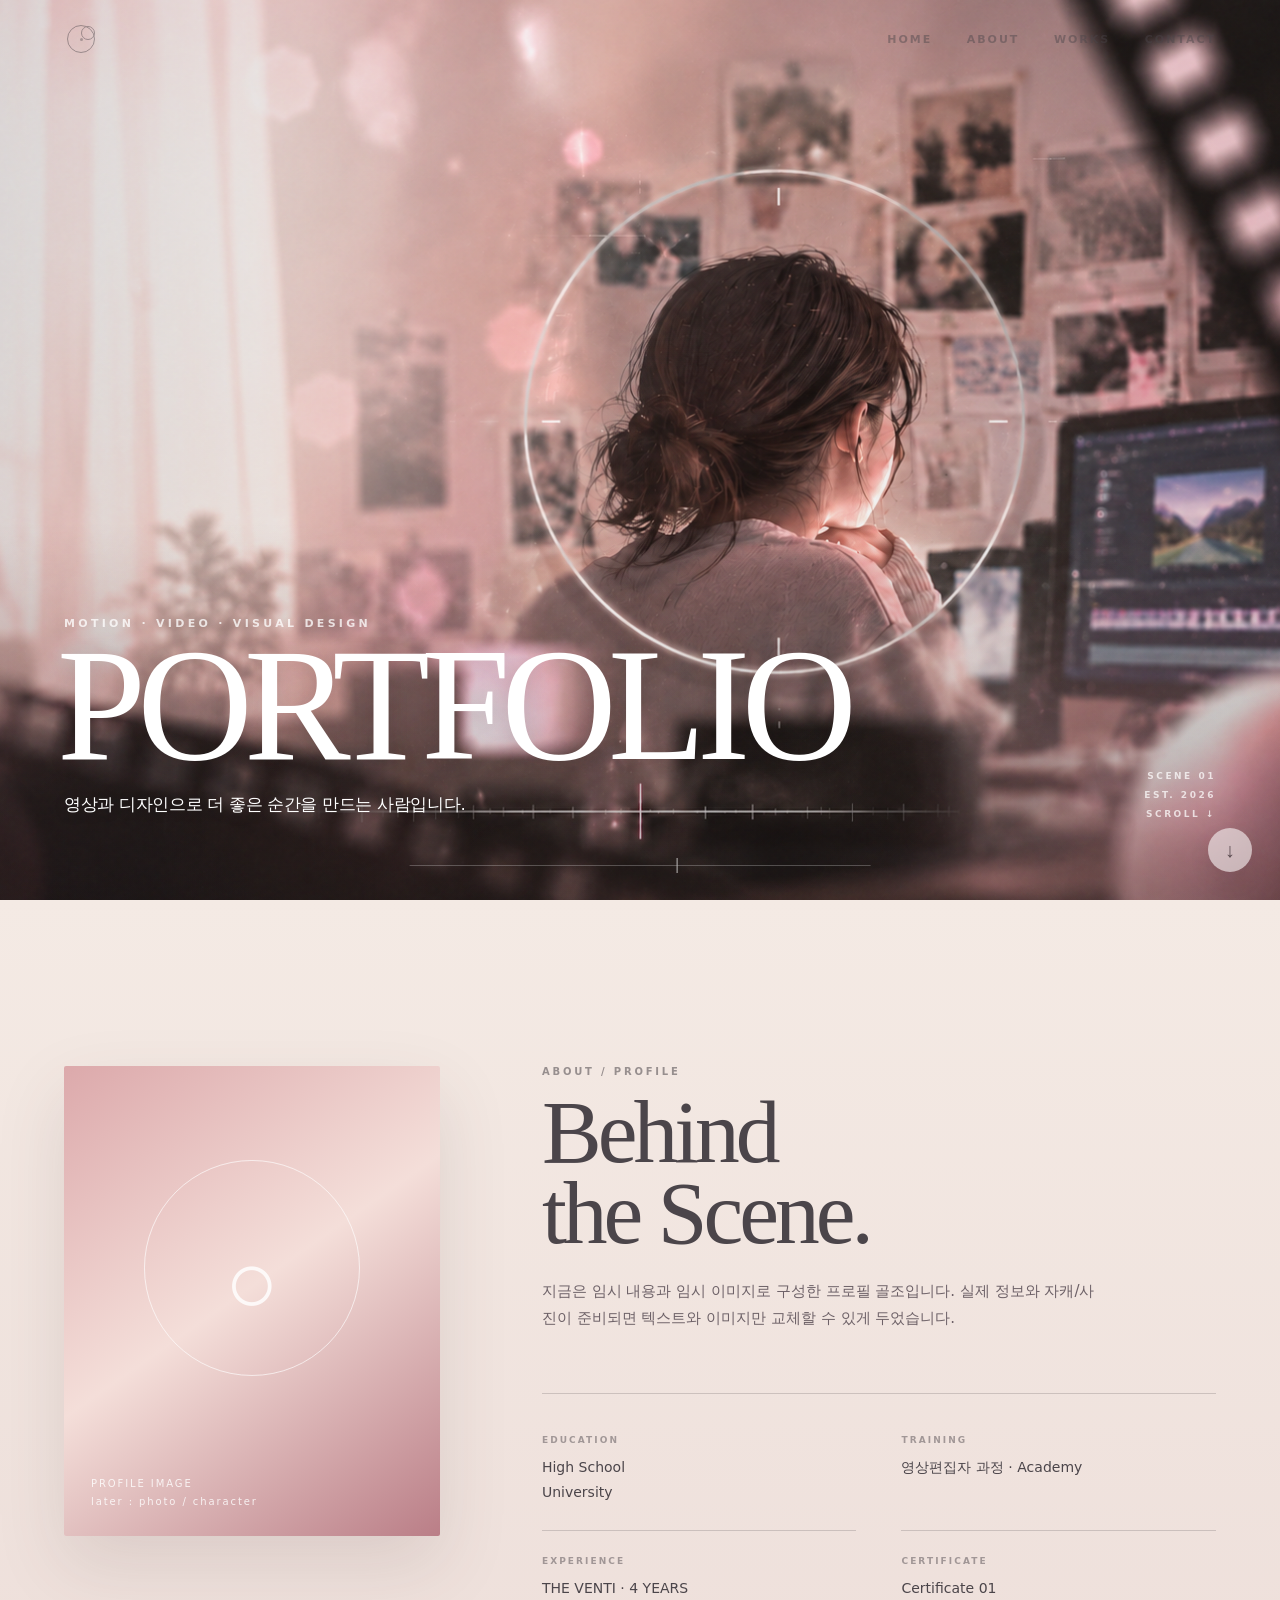
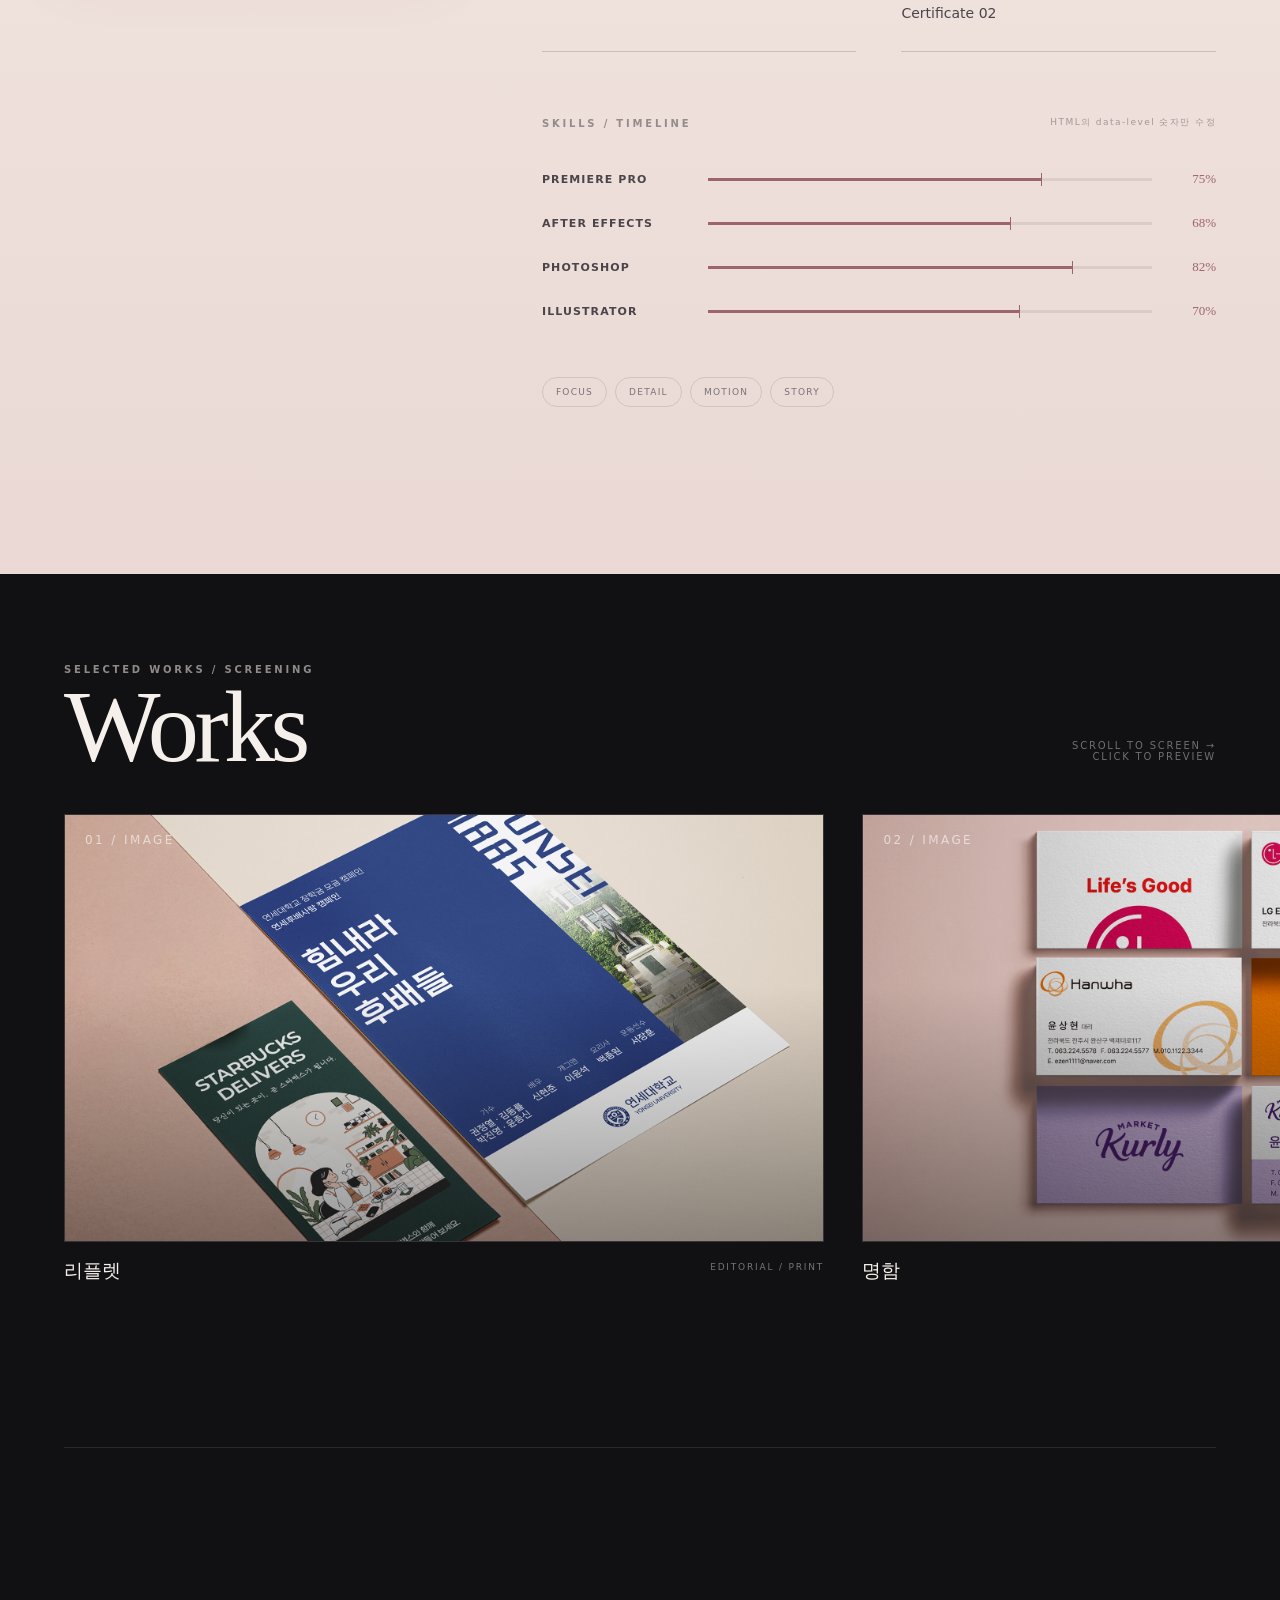
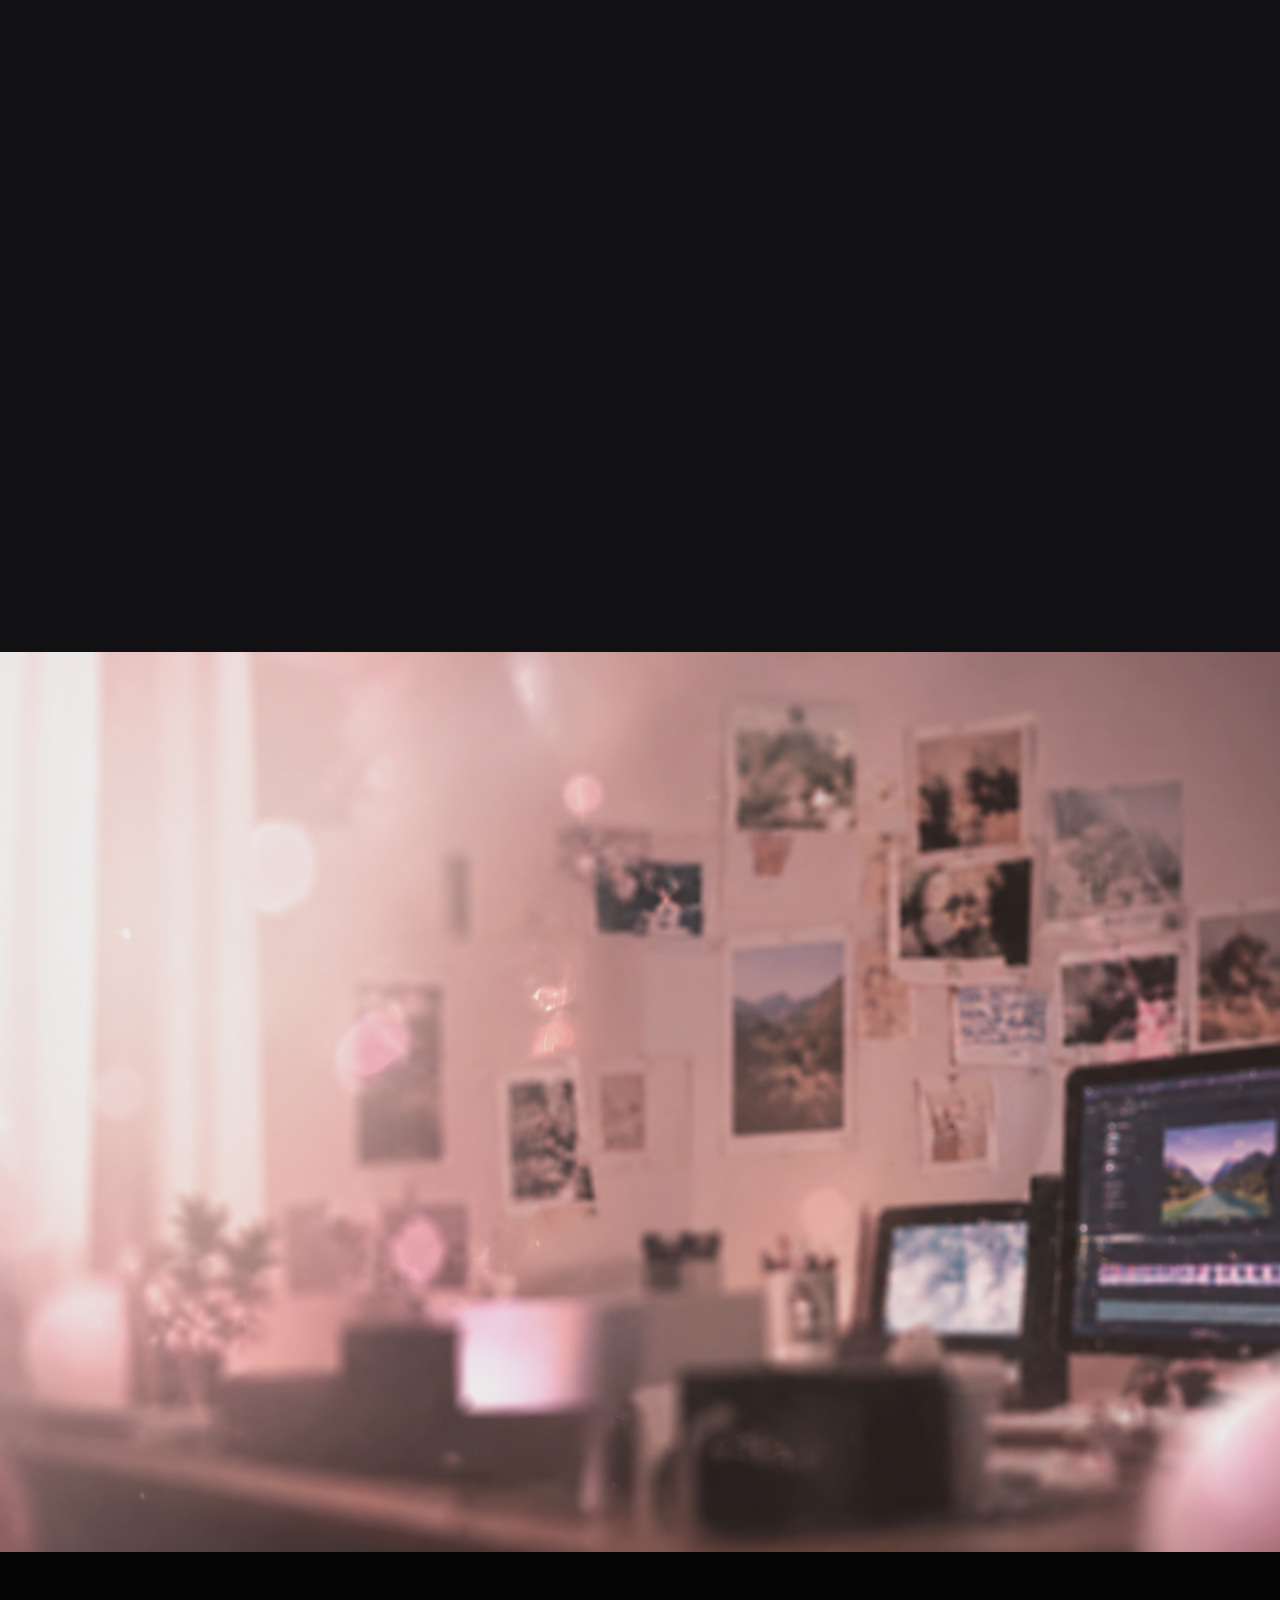
==== commit ffd6bdcd: "Update index.html" ====
--- a/index.html
+++ b/index.html
@@ -133,7 +133,7 @@
             <div class="work-info"><span class="work-name">리플렛</span><span class="work-cat">EDITORIAL / PRINT</span></div>
           </article>
           <article class="work-card" tabindex="0" data-title="명함" data-category="PRINT / GRAPHIC"
-            data-desc="메인에서는 결과물을 우선 보여주고, VIEW PROJECT에서 기획·과정 페이지로 연결합니다." data-href="/business-card/index.html"
+            data-desc="메인에서는 결과물을 우선 보여주고, VIEW PROJECT에서 기획·과정 페이지로 연결합니다." data-href="business-card/index.html"
             data-art="url('./assets/명함.jpg') center / cover no-repeat">
             <div class="work-frame">
               <div class="work-art" style="--art:url('./assets/명함.jpg') center / cover no-repeat"><span
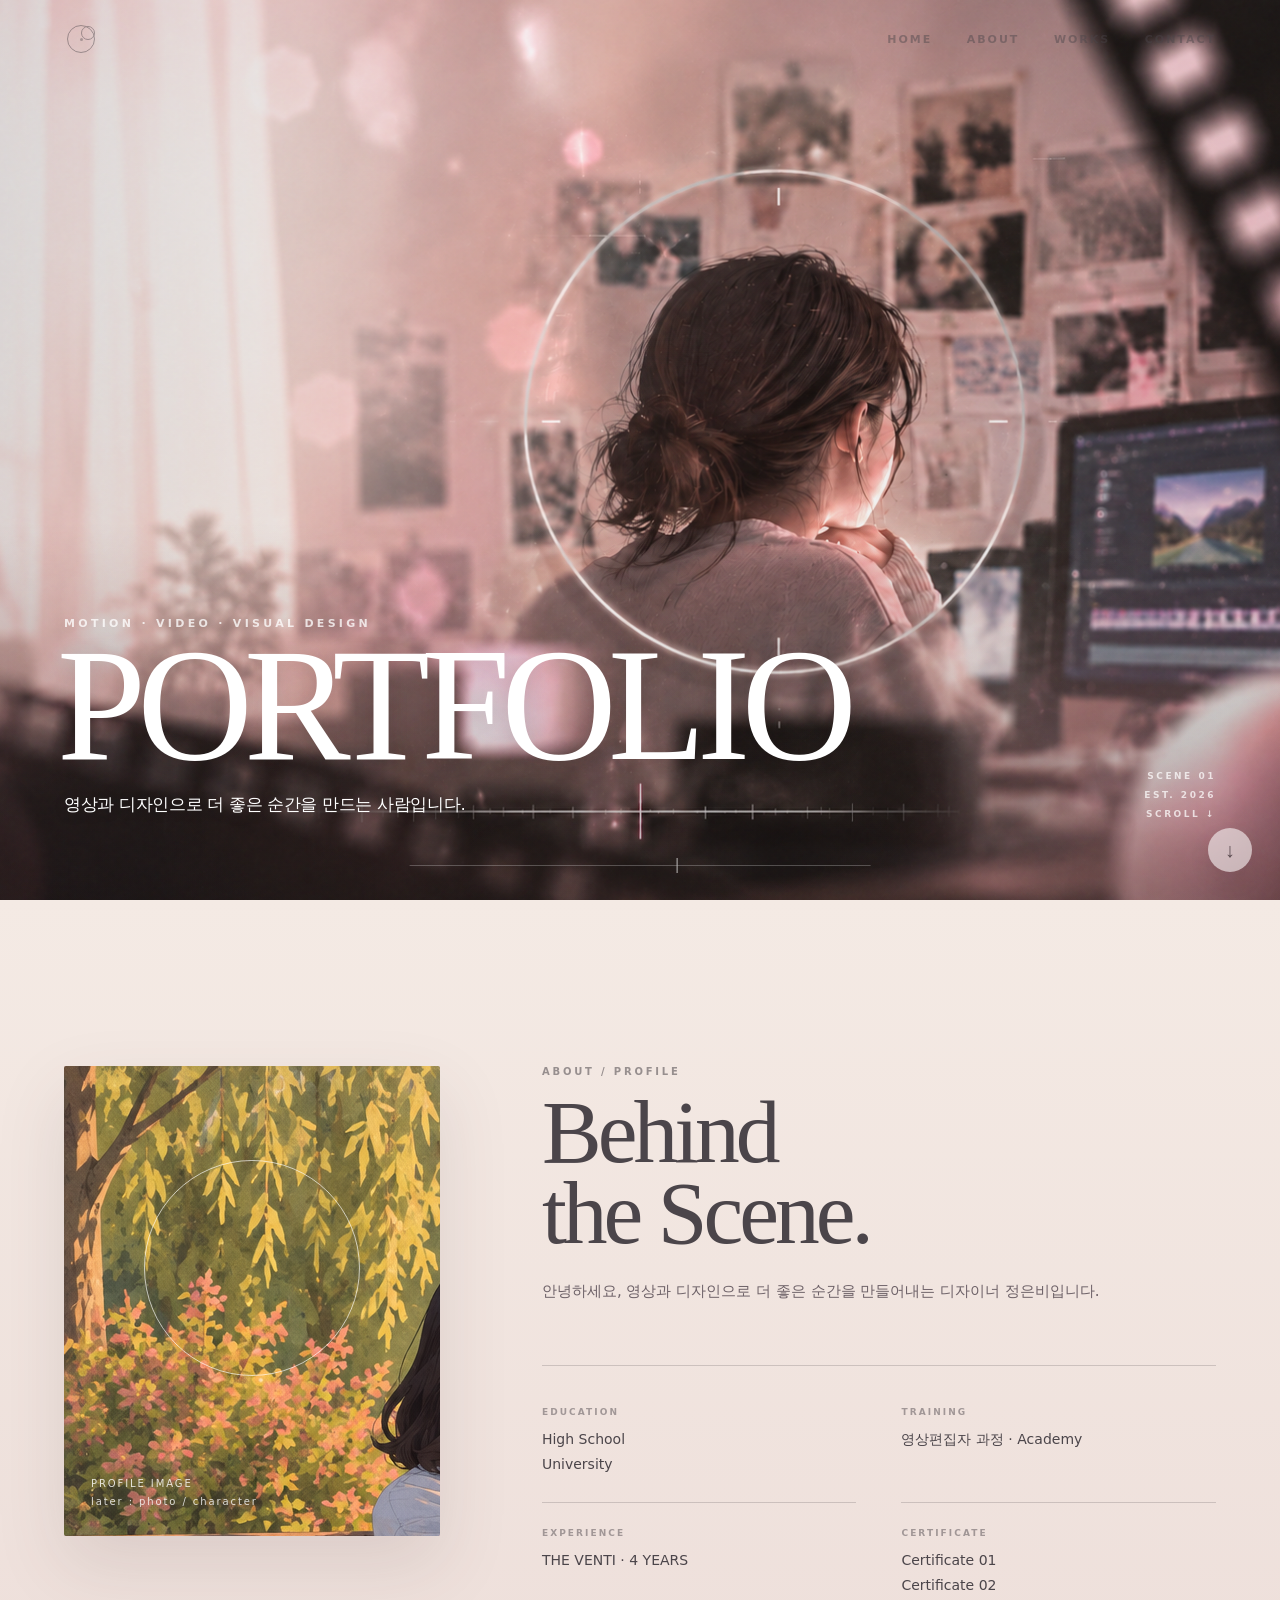
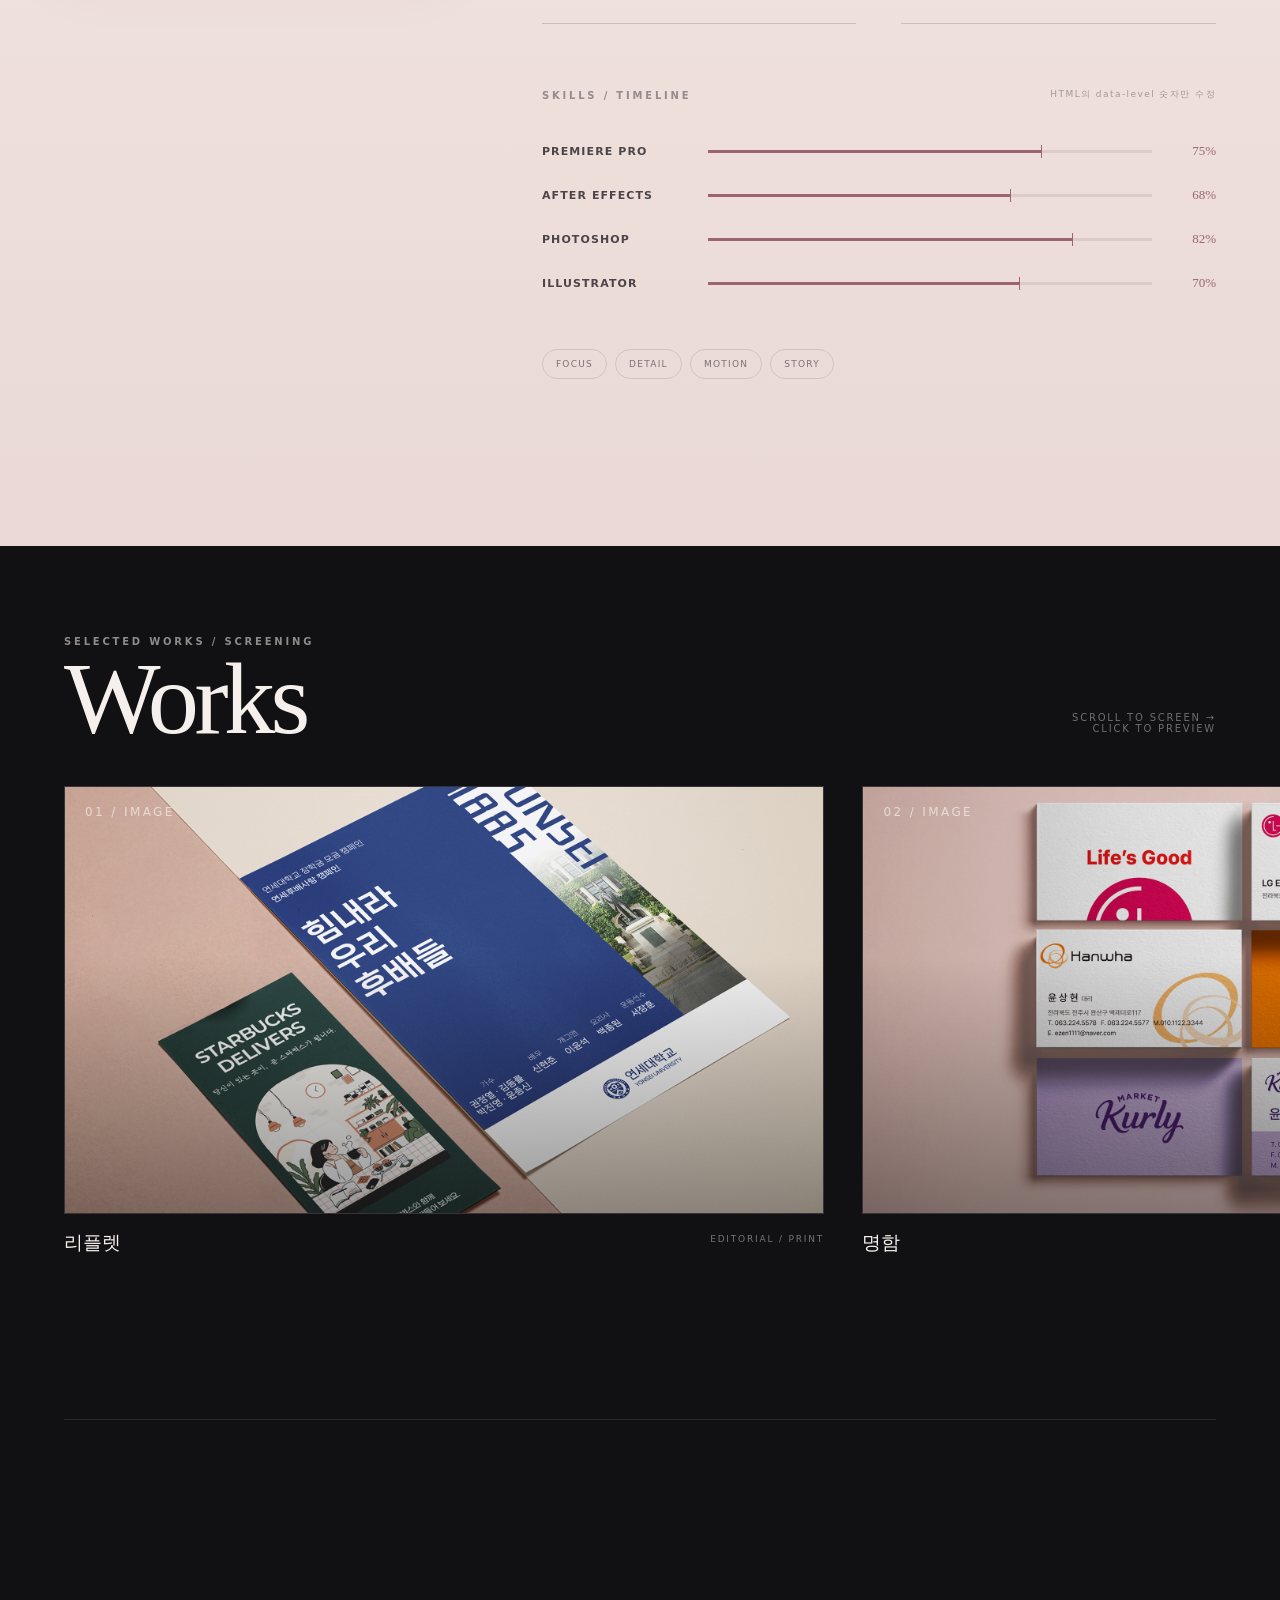
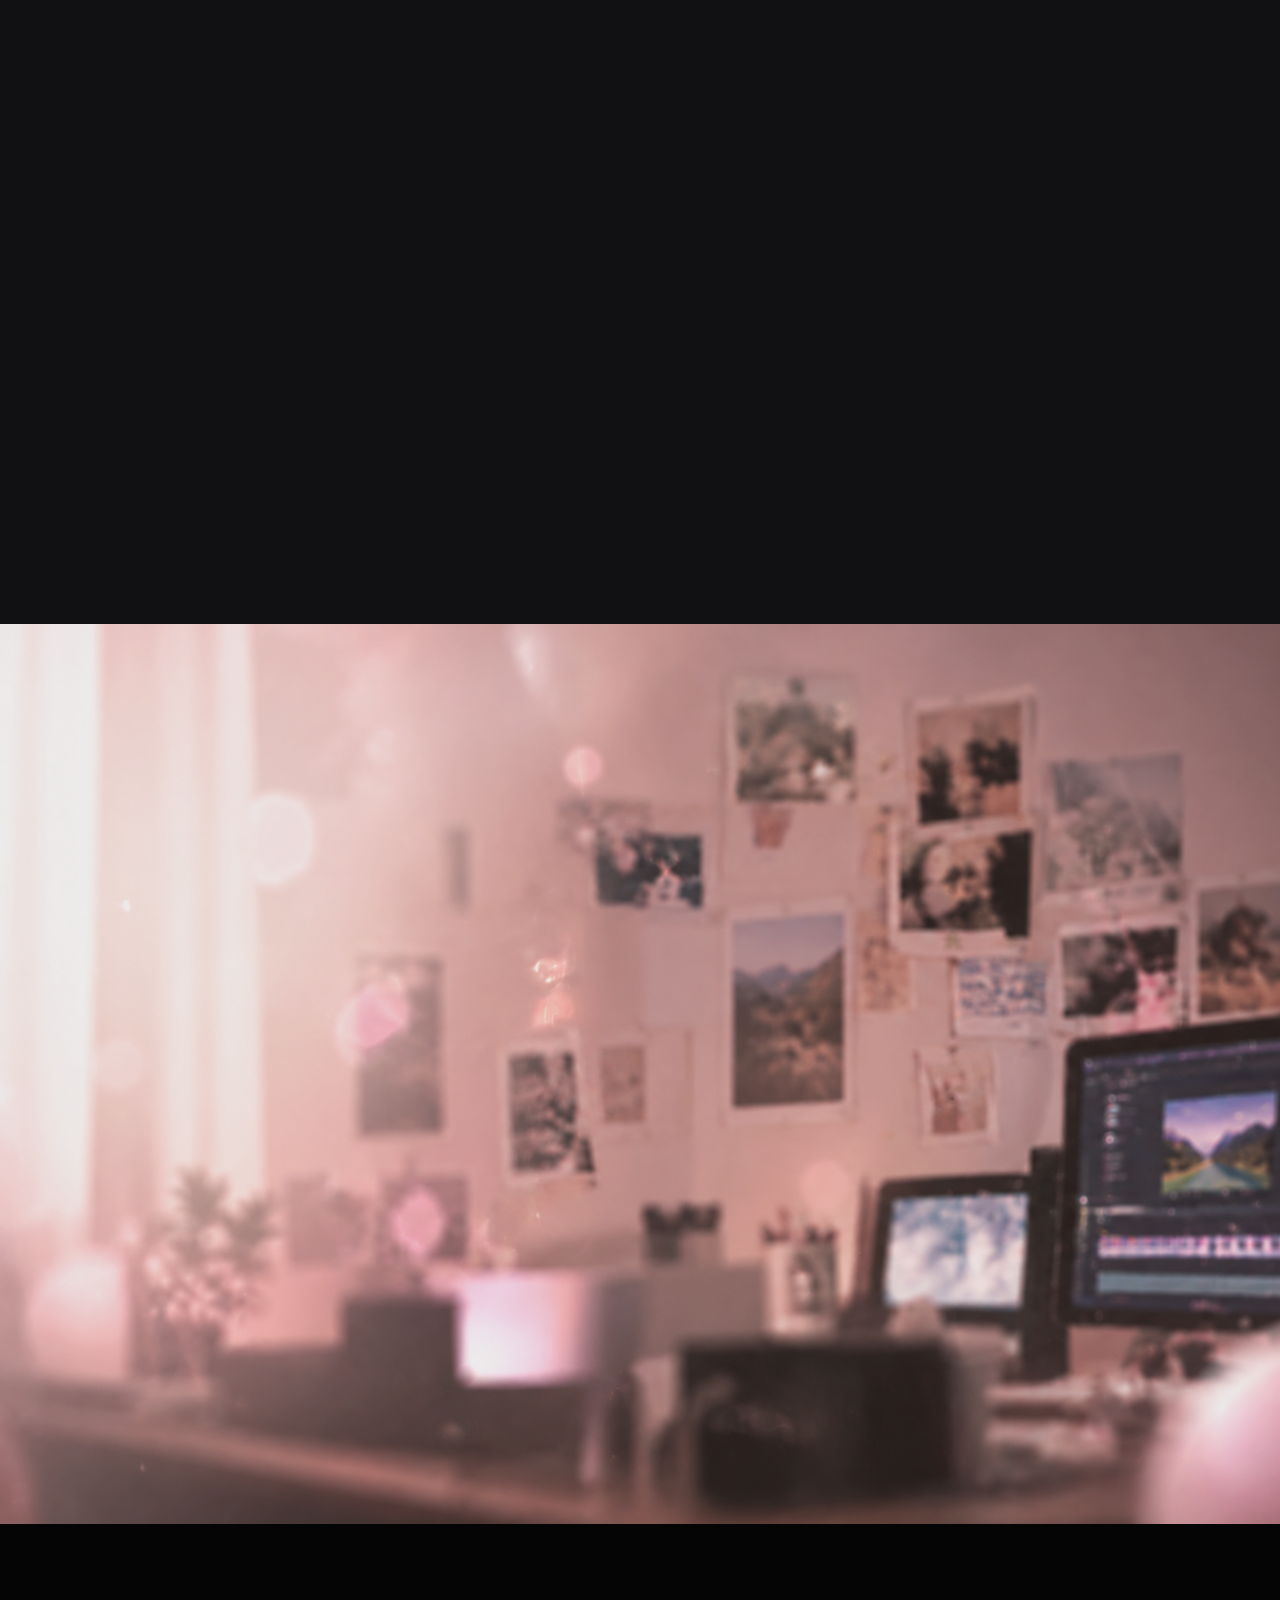
==== commit ea3f6a43: "Update index.html" ====
--- a/index.html
+++ b/index.html
@@ -59,14 +59,18 @@
       <div class="profile-grid">
         <aside class="portrait-wrap">
           <div class="portrait">
-            <div class="portrait-symbol">○</div>
+            <img
+              src="./assets/자캐_임시.png"
+              alt="프로필 일러스트"
+              class="portrait-img"
+            >
           </div>
         </aside>
         <div>
           <div class="profile-head">
             <div class="section-label">ABOUT / PROFILE</div>
             <h2>Behind<br>the Scene.</h2>
-            <p>지금은 임시 내용과 임시 이미지로 구성한 프로필 골조입니다. 실제 정보와 자캐/사진이 준비되면 텍스트와 이미지만 교체할 수 있게 두었습니다.</p>
+            <p>안녕하세요, 영상과 디자인으로 더 좋은 순간을 만들어내는 디자이너 정은비입니다.</p>
           </div>
 
           <dl class="credit-grid">
@@ -141,15 +145,14 @@
             </div>
             <div class="work-info"><span class="work-name">명함</span><span class="work-cat">PRINT / GRAPHIC</span></div>
           </article>
-          <article class="work-card" tabindex="0" data-title="카드뉴스" data-category="GRAPHIC DESIGN"
+          <article class="work-card" tabindex="0" data-title="카드뉴스" data-category="SNS CONTENT DESIGN"
             data-desc="작품 수가 늘면 이 article 블록을 복붙하고 텍스트·썸네일·링크만 변경하면 됩니다." data-href="cardnews/index.html"
             data-art="url('./assets/카드뉴스_목업2.jpg') center / cover no-repeat">
             <div class="work-frame">
               <div class="work-art" style="--art:url('./assets/카드뉴스_목업2.jpg') center / cover no-repeat"><span
                   class="work-no">03 / IMAGE</span></div>
             </div>
-            <div class="work-info"><span class="work-name">카드뉴스</span><span class="work-cat">GRAPHIC
-                DESIGN</span></div>
+            <div class="work-info"><span class="work-name">카드뉴스</span><span class="work-cat">SNS CONTENT DESIGN</span></div>
           </article>
           <article class="work-card" tabindex="0" data-title="밀리의 서재" data-category="MOTION / VIDEO"
             data-desc="완성 영상을 먼저 감상하고, 짧은 설명을 읽는 모달 자리입니다." data-href="milli/index.html"
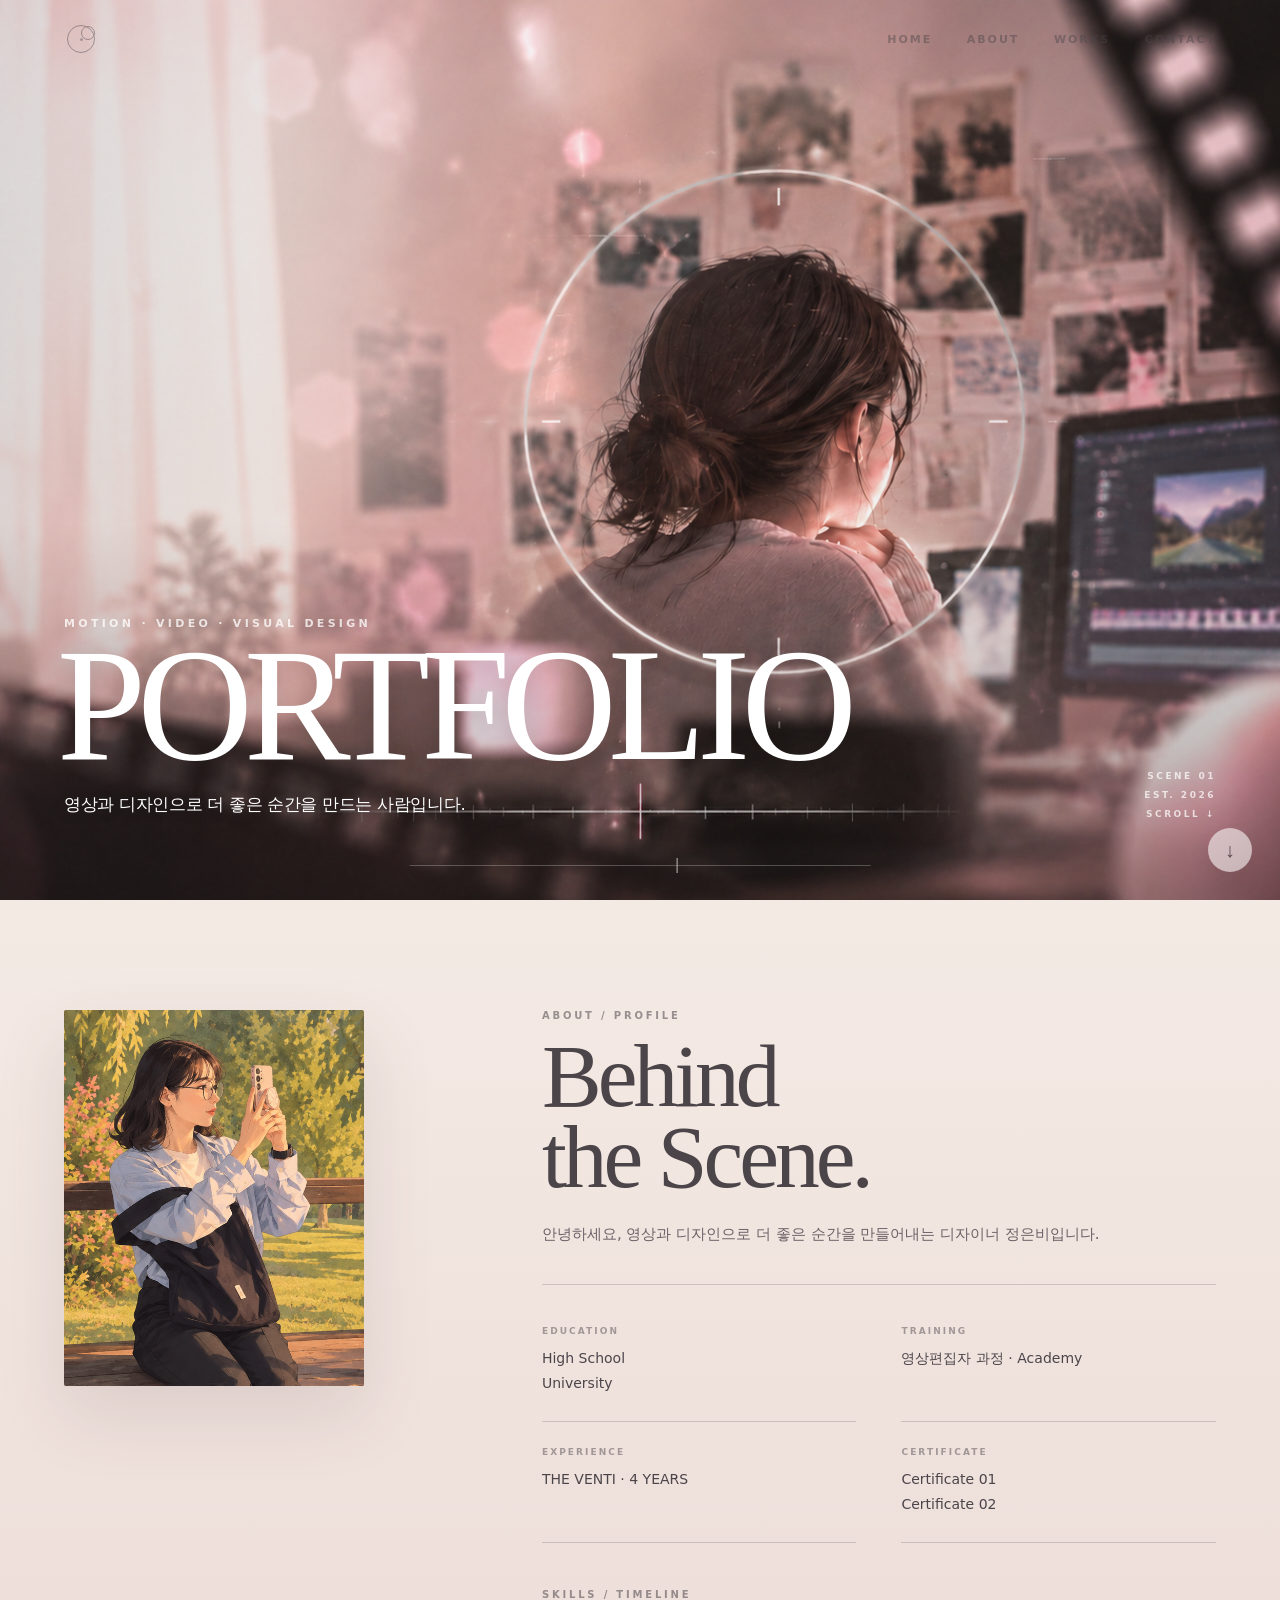
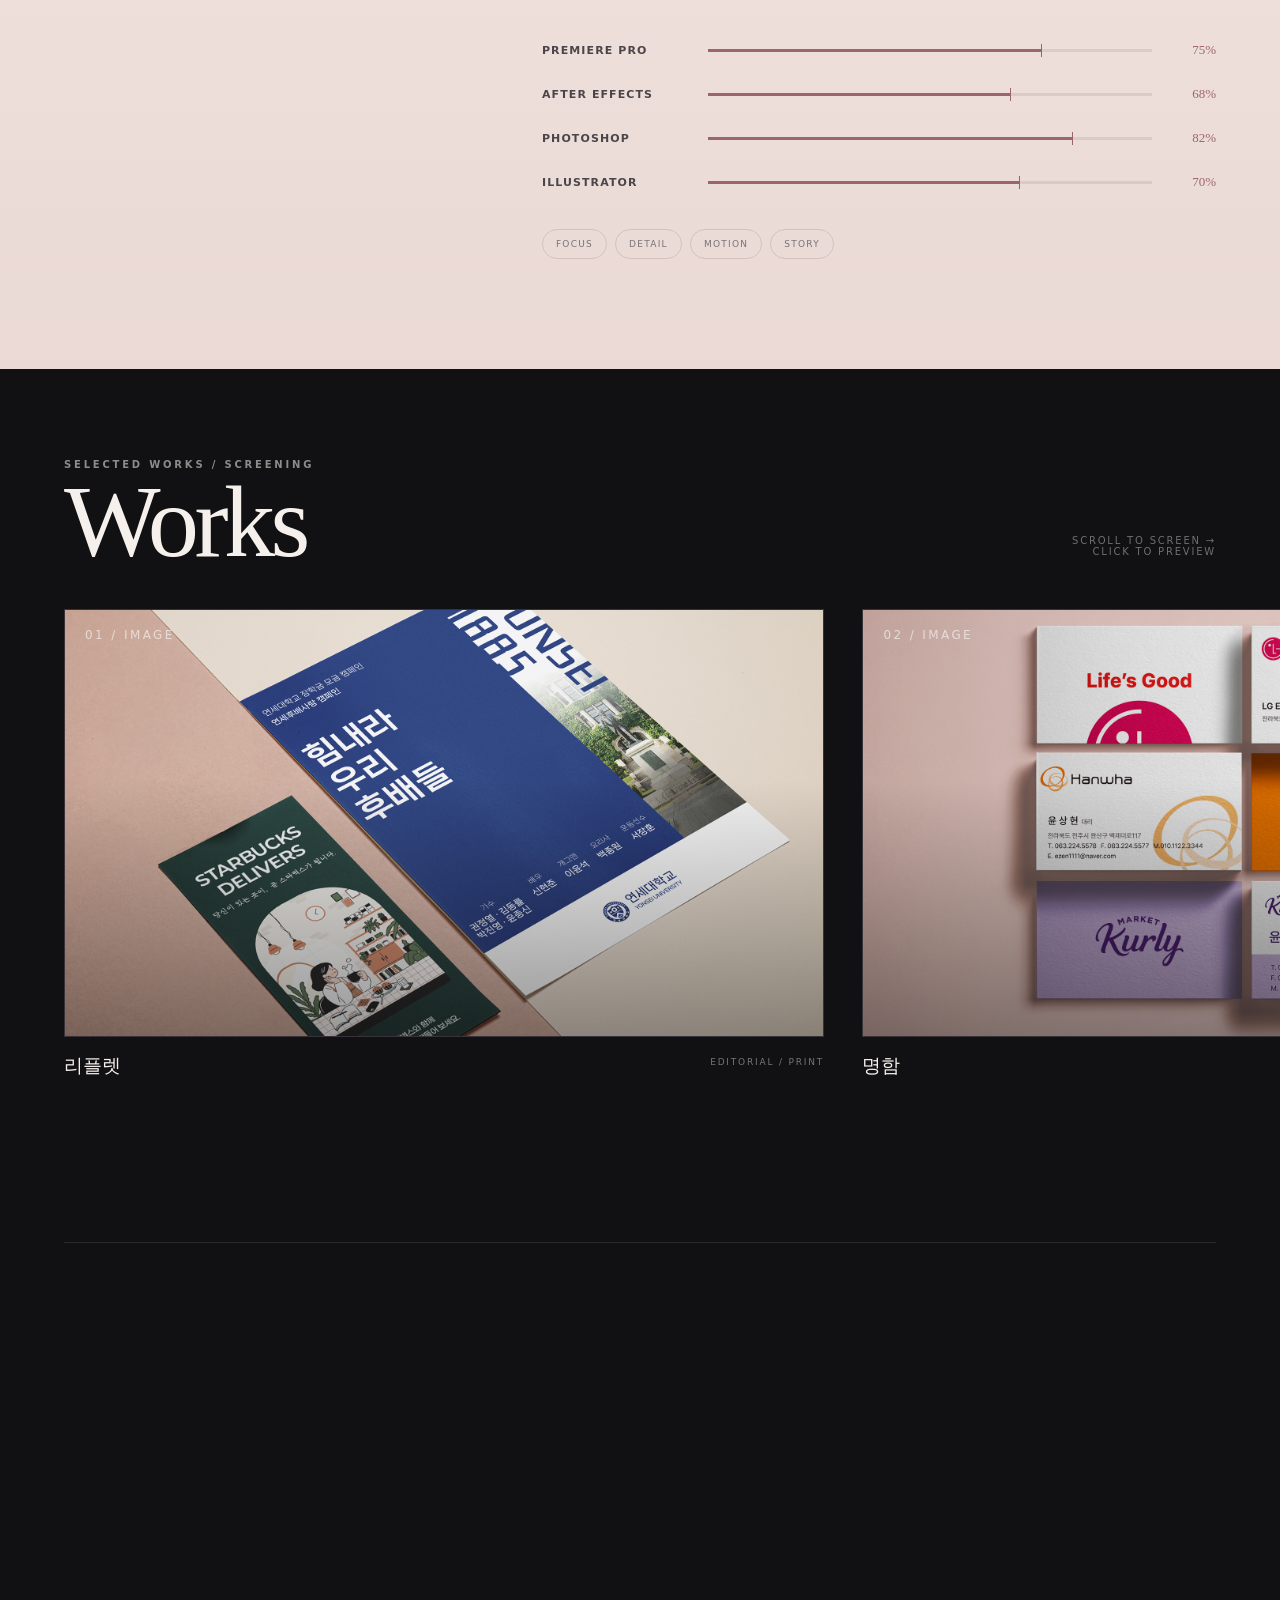
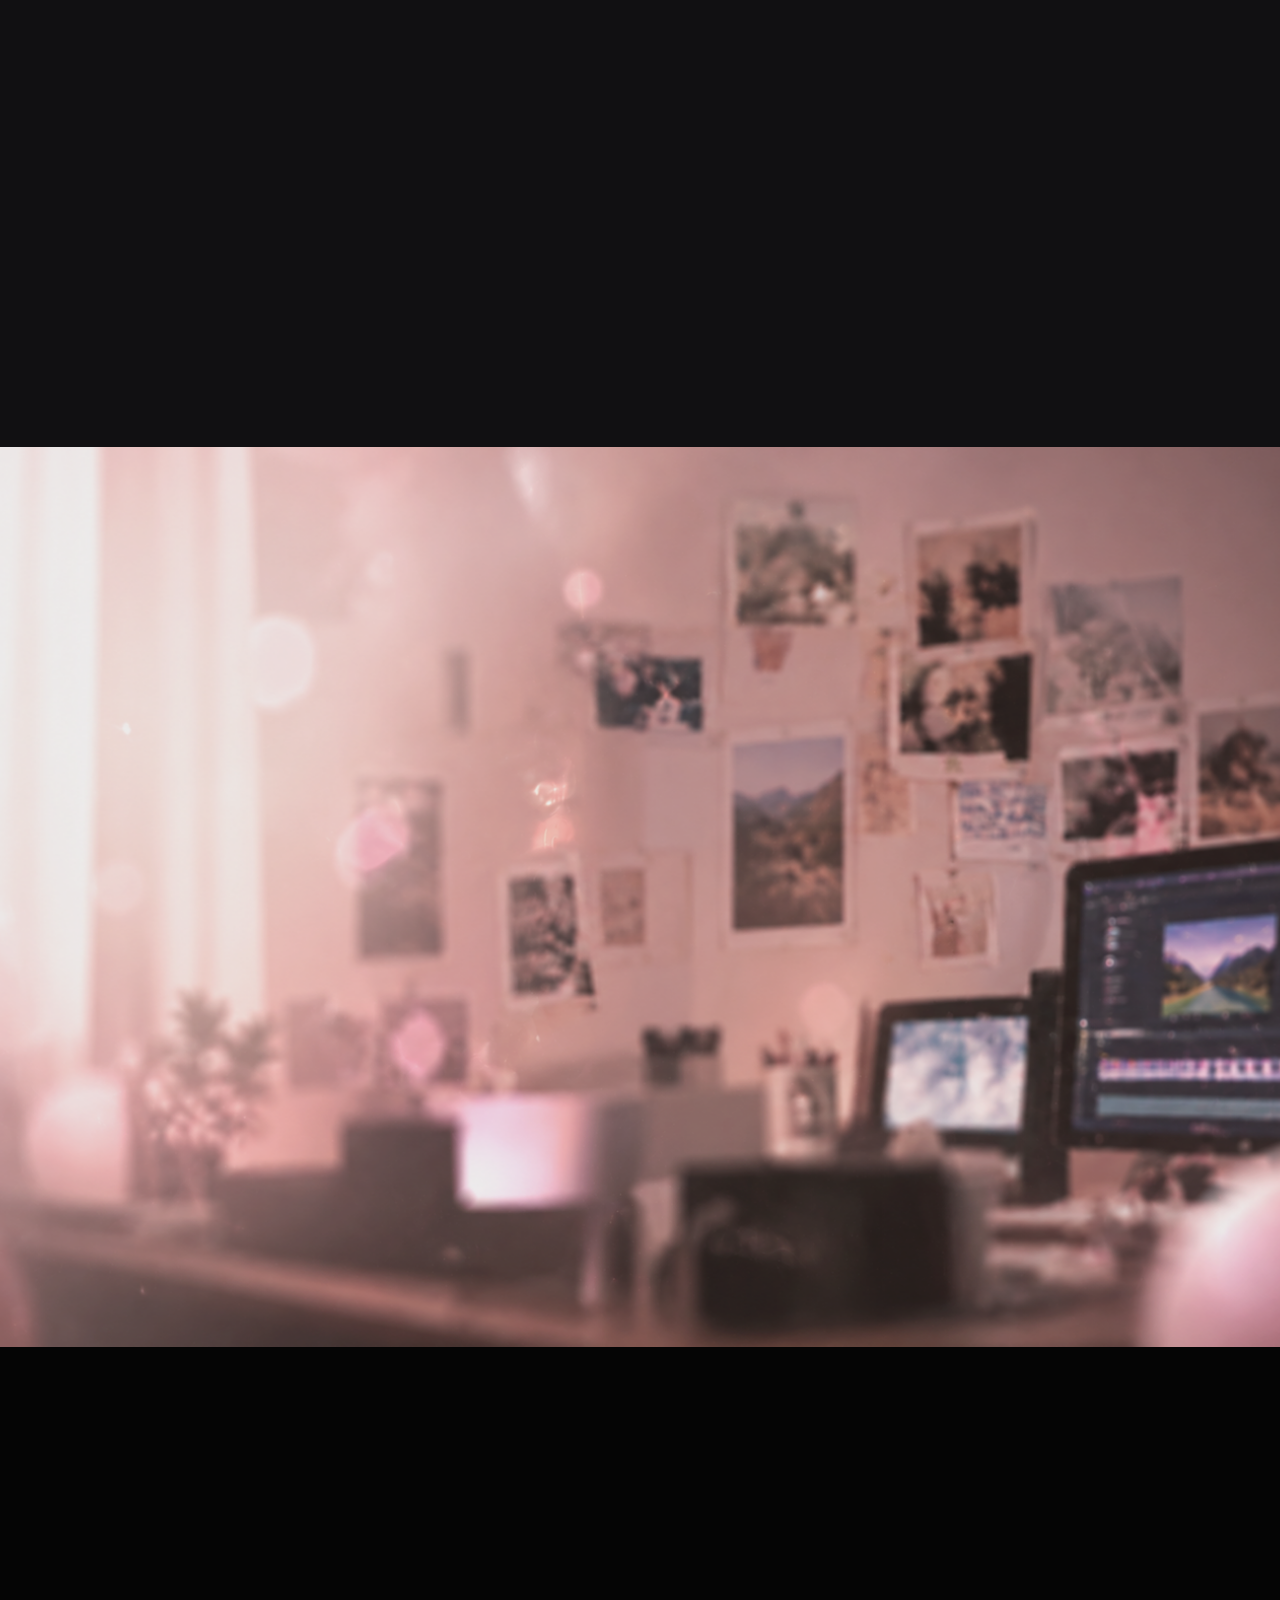
==== commit b7f7cebb: "Update index.html" ====
--- a/index.html
+++ b/index.html
@@ -93,8 +93,7 @@
           </dl>
 
           <div class="skills" id="skills">
-            <div class="skills-head"><span class="section-label">SKILLS / TIMELINE</span><small>HTML의 data-level 숫자만
-                수정</small></div>
+            <div class="skills-head"><span class="section-label">SKILLS / TIMELINE</span></div>
             <!-- data-level values below are TEMPORARY. Change only the number later. -->
             <div class="skill" data-level="75"><span class="skill-name">PREMIERE PRO</span><span
                 class="skill-track"><span class="skill-fill"></span></span><span class="skill-value">0%</span></div>
--- a/style.css
+++ b/style.css
@@ -81,21 +81,29 @@
 .hero-timeline::before{content:"";position:absolute;left:58%;top:-7px;width:1px;height:15px;background:#fff}
 
 /* ---------- PROFILE ---------- */
-.profile{position:relative;padding:clamp(110px,13vw,180px) var(--page-x);background:linear-gradient(180deg,#f4eae4 0%,#ead9d5 100%);min-height:100svh}
+.profile{position:relative;padding:clamp(110px,13vw,110px) var(--page-x);background:linear-gradient(180deg,#f4eae4 0%,#ead9d5 100%);min-height:100svh}
 .profile-grid{display:grid;grid-template-columns:minmax(260px,.78fr) 1.4fr;gap:clamp(45px,8vw,130px);align-items:start;max-width:1450px;margin:0 auto}
 .portrait-wrap{position:sticky;top:110px}
-.portrait{aspect-ratio:4/5;position:relative;overflow:hidden;background:linear-gradient(145deg,#dca9ab,#f4ded9 48%,#ba7e87);border-radius:2px;box-shadow:0 28px 70px rgba(87,58,63,.13)}
-.portrait::before{content:"";position:absolute;width:57%;aspect-ratio:1;border:1px solid rgba(255,255,255,.65);border-radius:50%;left:50%;top:43%;transform:translate(-50%,-50%)}
-.portrait::after{content:"PROFILE IMAGE\A later : photo / character";white-space:pre;position:absolute;left:27px;bottom:25px;color:rgba(255,255,255,.82);font-size:10px;line-height:1.8;letter-spacing:.19em}
-.portrait-symbol{position:absolute;inset:0;display:grid;place-items:center;color:rgba(255,255,255,.82);font-family:Georgia,serif;font-size:clamp(46px,7vw,94px);font-style:italic;transform:translateY(-4%)}
-.profile-head{padding-bottom:45px;border-bottom:1px solid var(--line)}
-.profile-head h2{font-family:"Bodoni MT",Didot,"Times New Roman",serif;font-size:clamp(50px,7vw,102px);line-height:.9;font-weight:400;letter-spacing:-.045em;margin:15px 0 24px}
+.portrait{width: 80%; aspect-ratio:4/5;position:relative;overflow:hidden;background:linear-gradient(145deg,#dca9ab,#f4ded9 48%,#ba7e87);border-radius:2px;box-shadow:0 28px 70px rgba(87,58,63,.13)}
+.portrait-img {
+  display: block;
+  width: 100%;
+  height: 100%;
+  object-fit: cover;
+  object-position: center;
+  object-position: center 30%;
+  transform: scale(1.75);
+  transform-origin: center 10%;
+}
+
+.profile-head{padding-bottom:20px;border-bottom:1px solid var(--line)}
+.profile-head h2{font-family:"Bodoni MT",Didot,"Times New Roman",serif;font-size:clamp(50px,7vw,90px);line-height:.9;font-weight:400;letter-spacing:-.045em;margin:15px 0 24px}
 .profile-head p{font-size:15px;line-height:1.85;color:var(--ink-soft);max-width:560px}
 .credit-grid{display:grid;grid-template-columns:repeat(2,minmax(0,1fr));column-gap:45px;row-gap:0}
 .credit{padding:25px 0 26px;border-bottom:1px solid var(--line)}
 .credit dt{font-size:9px;letter-spacing:.23em;font-weight:800;opacity:.48;margin-bottom:10px}
 .credit dd{margin:0;font-size:14px;line-height:1.75}
-.skills{padding:48px 0 0}
+.skills{padding:30px 0 0}
 .skills-head{display:flex;justify-content:space-between;align-items:end;margin-bottom:28px}
 .skills-head small{font-size:9px;letter-spacing:.16em;opacity:.46}
 .skill{display:grid;grid-template-columns:150px 1fr 48px;align-items:center;gap:16px;padding:14px 0}
@@ -104,7 +112,7 @@
 .skill-fill{position:absolute;left:0;top:0;height:100%;width:0;background:var(--rose-deep);transition:width 1.45s var(--ease)}
 .skill-fill::after{content:"";position:absolute;right:-1px;top:-5px;width:1px;height:13px;background:var(--rose-deep)}
 .skill-value{font-family:Georgia,serif;font-size:13px;text-align:right;color:var(--rose-deep)}
-.keywords{display:flex;flex-wrap:wrap;gap:8px;padding-top:44px}
+.keywords{display:flex;flex-wrap:wrap;gap:8px;padding-top:25px}
 .keyword{border:1px solid var(--line);padding:9px 13px;border-radius:999px;font-size:9px;letter-spacing:.14em;opacity:.7}
 
 /* ---------- WORKS ---------- */
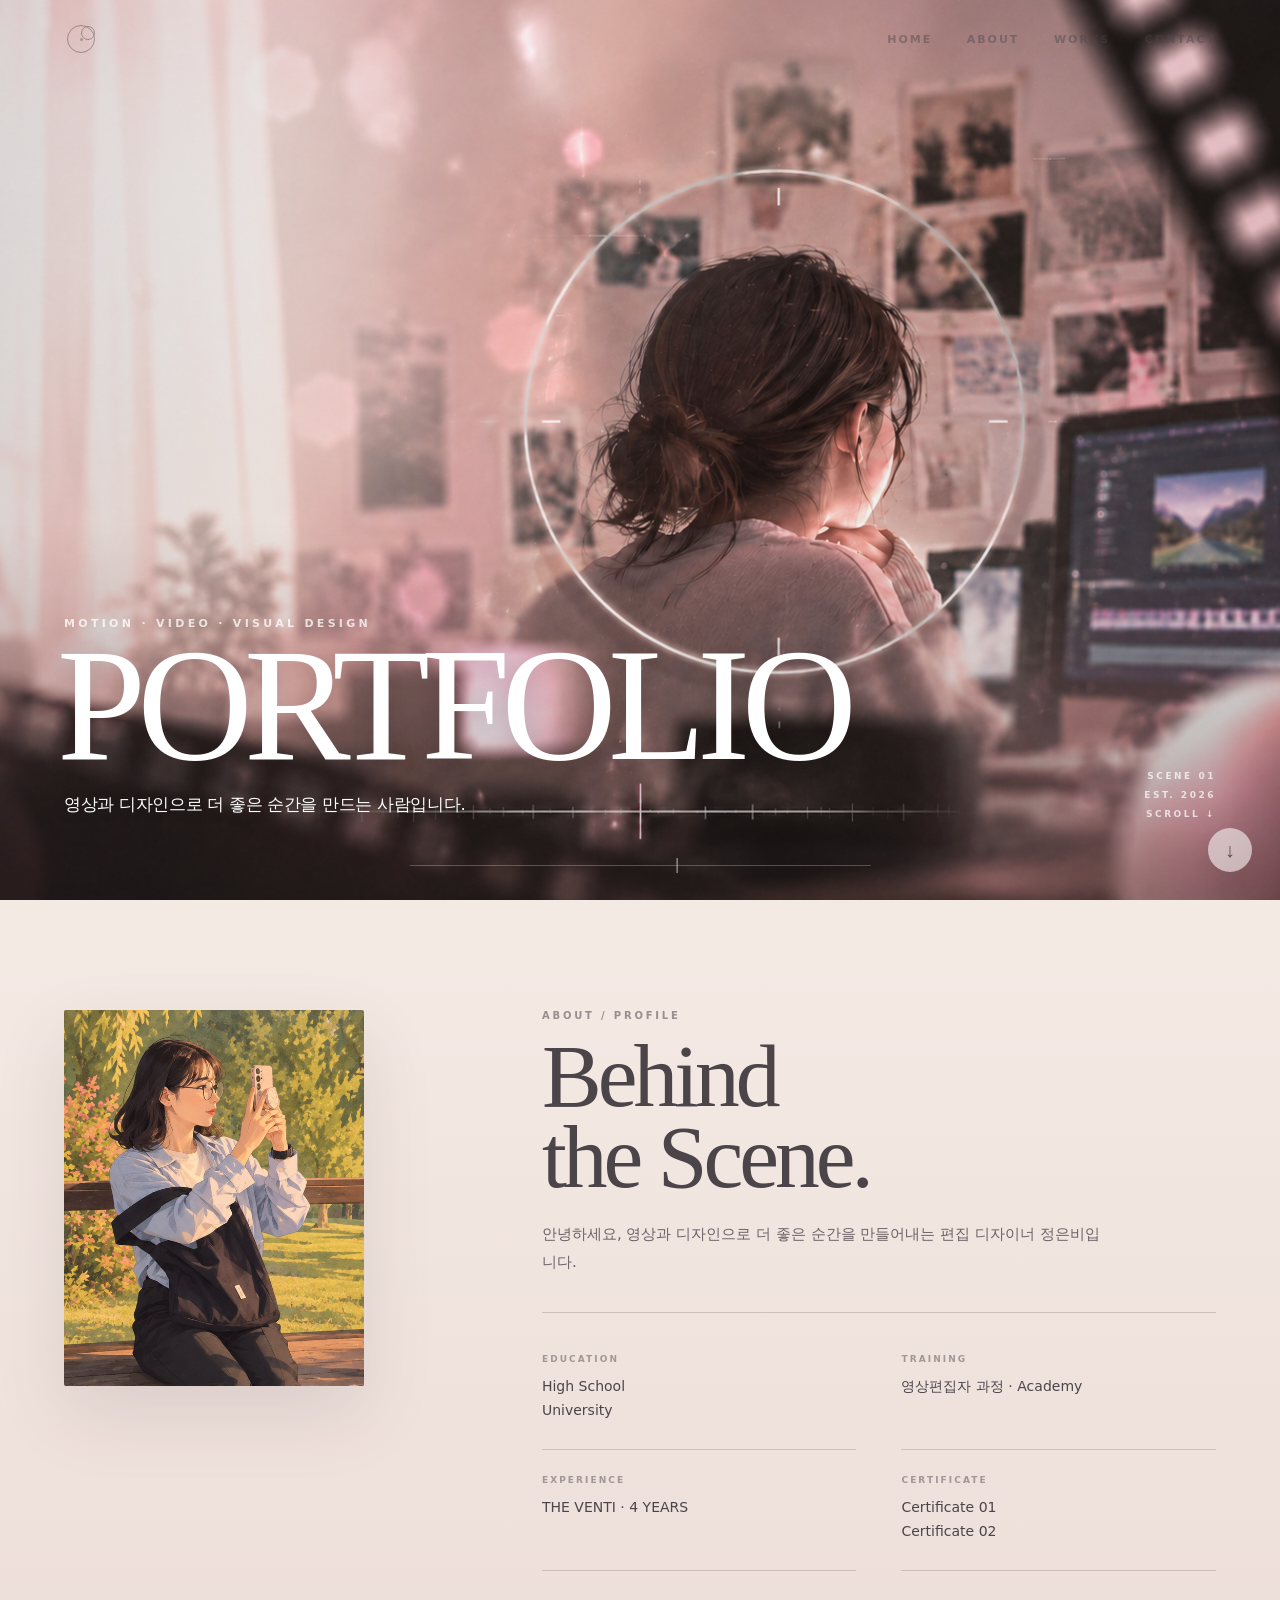
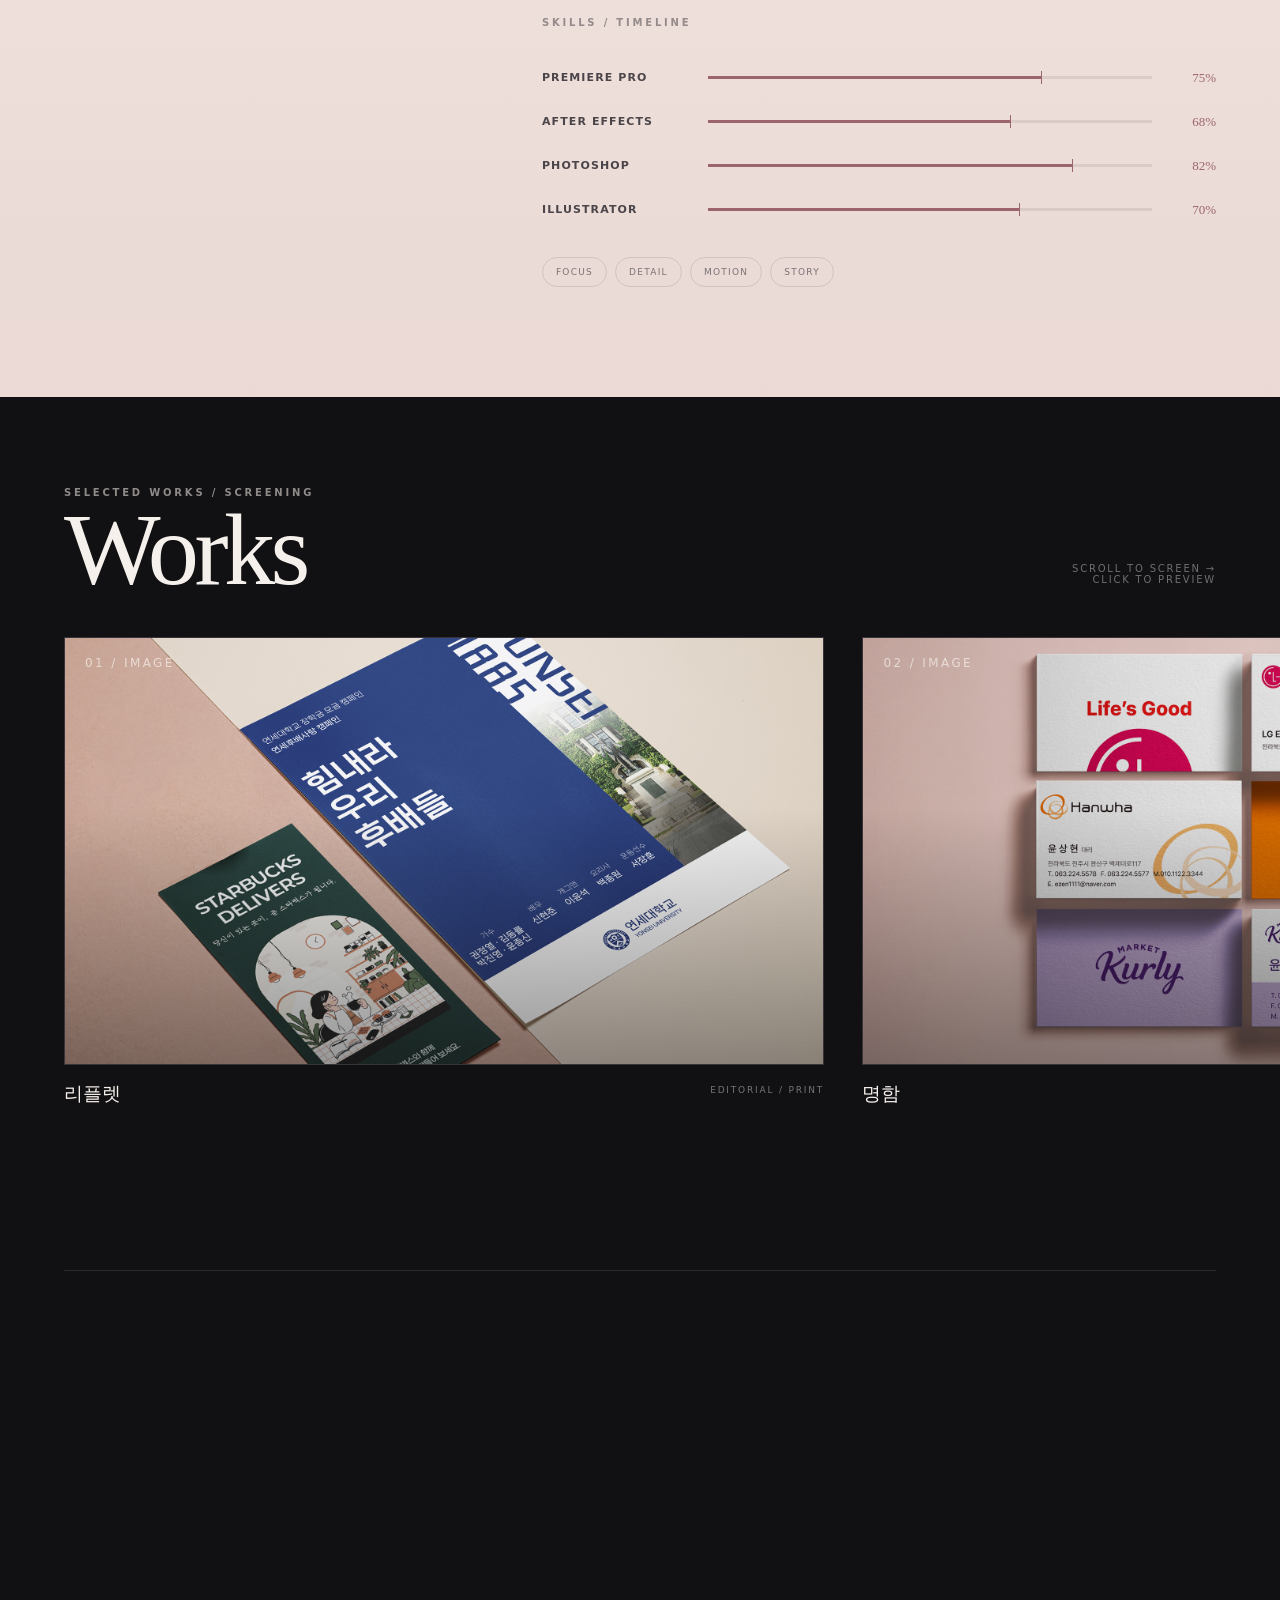
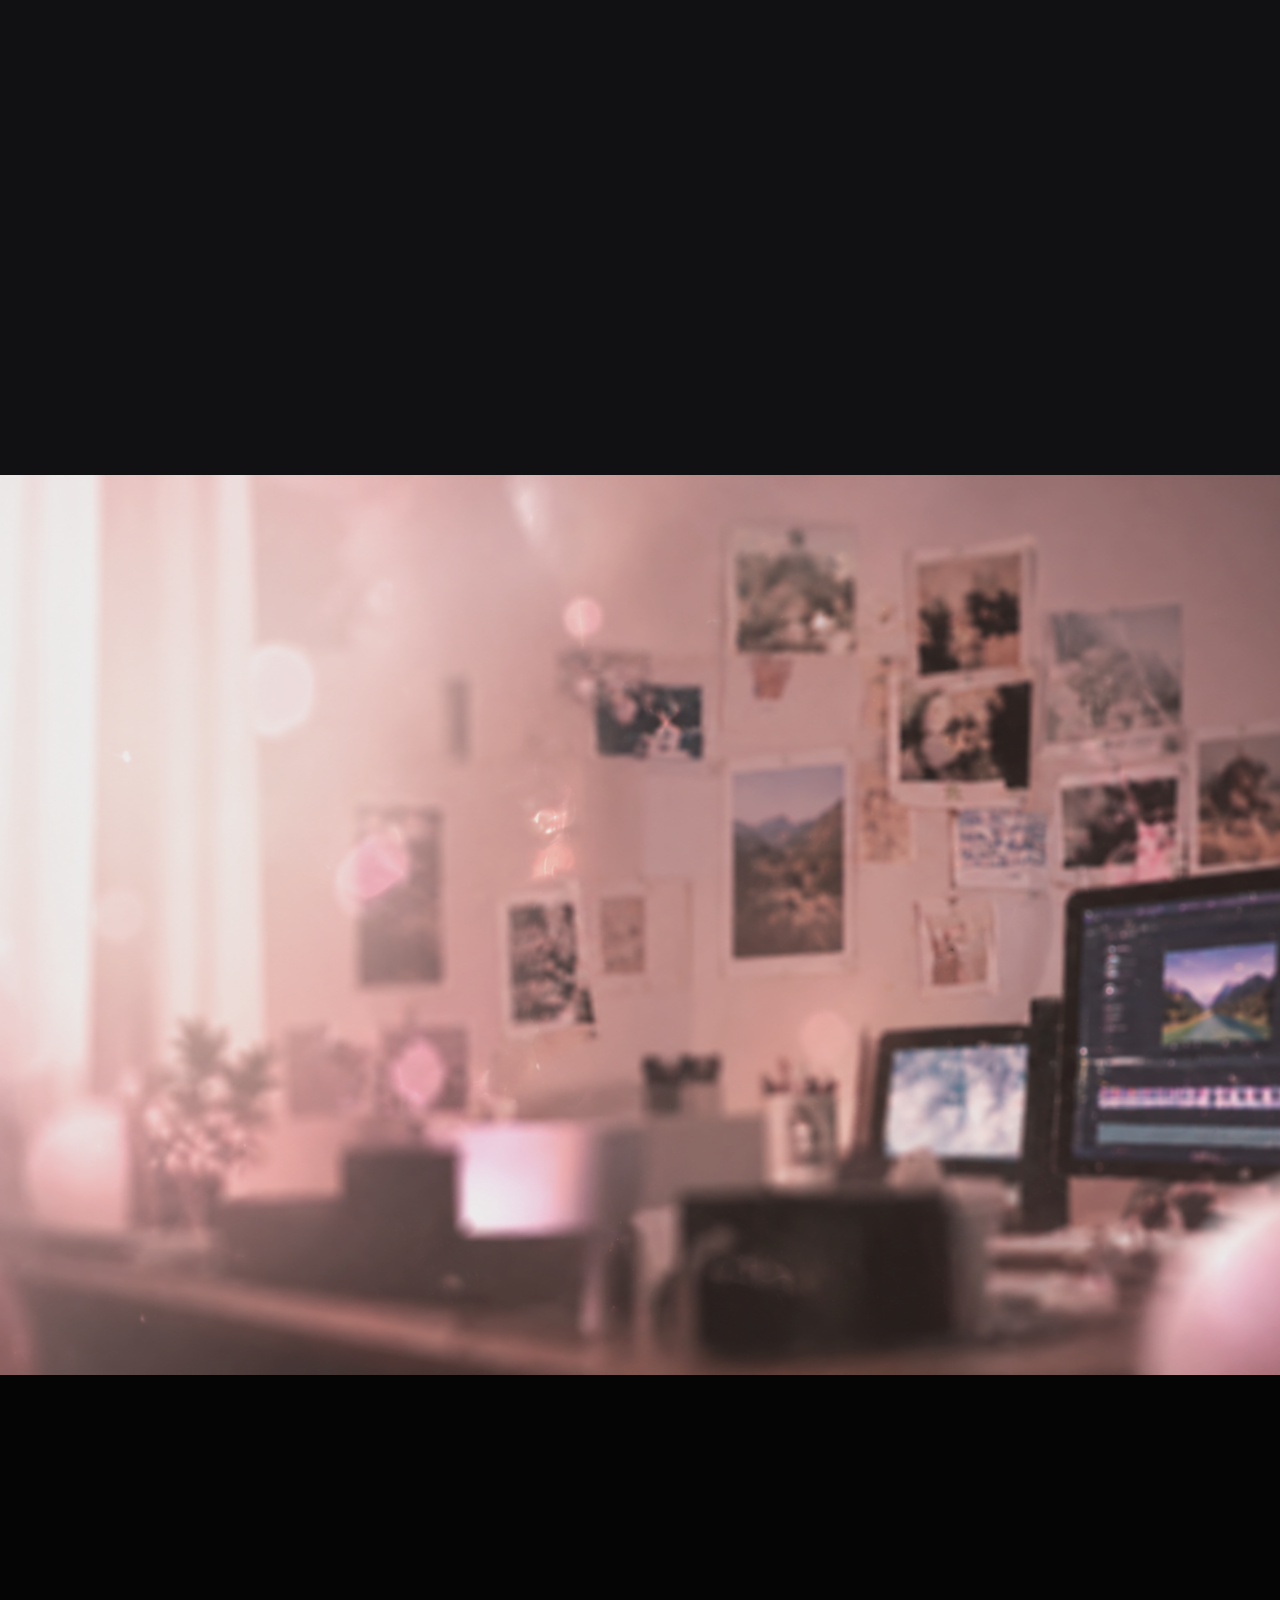
==== commit d0658cea: "Add files via upload" ====
--- a/index.html
+++ b/index.html
@@ -17,6 +17,8 @@
       visibility: hidden;
     }
   </style>
+
+  <link rel="icon" type="image/png" sizes="32x32" href="./assets/favicon.png">
   <link rel="stylesheet" href="style.css" />
 </head>
 
@@ -70,7 +72,7 @@
           <div class="profile-head">
             <div class="section-label">ABOUT / PROFILE</div>
             <h2>Behind<br>the Scene.</h2>
-            <p>안녕하세요, 영상과 디자인으로 더 좋은 순간을 만들어내는 디자이너 정은비입니다.</p>
+            <p>안녕하세요, 영상과 디자인으로 더 좋은 순간을 만들어내는 편집 디자이너 정은비입니다.</p>
           </div>
 
           <dl class="credit-grid">
@@ -127,7 +129,7 @@
         <div class="works-track" id="worksTrack">
           <!-- 6 temporary slots: 3 video + 3 image. Duplicate cards later as needed. -->
            <article class="work-card" tabindex="0" data-title="리플렛" data-category="EDITORIAL / PRINT"
-            data-desc="이미지 프로젝트는 목업을 크게 보여주고 여백에 간단한 프로젝트 설명을 배치하는 방향입니다." data-href="leaflet/index.html"
+            data-desc="많은 정보를 한눈에 이해할 수 있도록 정리하고, 각 프로젝트의 특성에 맞춰 레이아웃을 구성했습니다." data-href="../상세 페이지/leaflet/index.html"
             data-art="url('./assets/2인 리플렛.jpg') center / cover no-repeat">
             <div class="work-frame">
               <div class="work-art" style="--art:url('./assets/2인 리플렛.jpg') center / cover no-repeat"><span
@@ -136,7 +138,7 @@
             <div class="work-info"><span class="work-name">리플렛</span><span class="work-cat">EDITORIAL / PRINT</span></div>
           </article>
           <article class="work-card" tabindex="0" data-title="명함" data-category="PRINT / GRAPHIC"
-            data-desc="메인에서는 결과물을 우선 보여주고, VIEW PROJECT에서 기획·과정 페이지로 연결합니다." data-href="business-card/index.html"
+            data-desc="각 브랜드의 아이덴티티를 반영하여 브랜드의 특성이 드러나는 명함을 디자인했습니다." data-href="../상세 페이지/business-card/index.html"
             data-art="url('./assets/명함.jpg') center / cover no-repeat">
             <div class="work-frame">
               <div class="work-art" style="--art:url('./assets/명함.jpg') center / cover no-repeat"><span
@@ -144,17 +146,18 @@
             </div>
             <div class="work-info"><span class="work-name">명함</span><span class="work-cat">PRINT / GRAPHIC</span></div>
           </article>
-          <article class="work-card" tabindex="0" data-title="카드뉴스" data-category="SNS CONTENT DESIGN"
-            data-desc="작품 수가 늘면 이 article 블록을 복붙하고 텍스트·썸네일·링크만 변경하면 됩니다." data-href="cardnews/index.html"
+          <article class="work-card" tabindex="0" data-title="카드뉴스" data-category="GRAPHIC DESIGN"
+            data-desc="민생회복 소비쿠폰의 주요 정보를 체계적으로 구조화하고, 누구나 쉽게 이해할 수 있도록 디자인했습니다." data-href="../상세 페이지/cardnews/index.html"
             data-art="url('./assets/카드뉴스_목업2.jpg') center / cover no-repeat">
             <div class="work-frame">
               <div class="work-art" style="--art:url('./assets/카드뉴스_목업2.jpg') center / cover no-repeat"><span
                   class="work-no">03 / IMAGE</span></div>
             </div>
-            <div class="work-info"><span class="work-name">카드뉴스</span><span class="work-cat">SNS CONTENT DESIGN</span></div>
+            <div class="work-info"><span class="work-name">카드뉴스</span><span class="work-cat">GRAPHIC
+                DESIGN</span></div>
           </article>
           <article class="work-card" tabindex="0" data-title="밀리의 서재" data-category="MOTION / VIDEO"
-            data-desc="완성 영상을 먼저 감상하고, 짧은 설명을 읽는 모달 자리입니다." data-href="milli/index.html"
+            data-desc="밀리의 서재가 제공하는 다양한 독서 경험을 시각적인 움직임과 화면 전환을 활용해 표현했습니다." data-href="../상세 페이지/milli/index.html"
             data-art="url('./assets/milli-thumbnail.jpg') center / cover no-repeat"
             data-video="./assets/milli-loop.mp4">
             <div class="work-frame">
@@ -168,24 +171,24 @@
             </div>
           </article>
           <article class="work-card" tabindex="0" data-title="유튜브 '롤조각'" data-category="VIDEO EDITING"
-            data-desc="영상의 목적, 사용 툴, 핵심 포인트를 2–4줄 정도로 짧게 적는 영역입니다." data-href="rolljogak/index.html"
+            data-desc="리그 오브 레전드 입문자도 쉽게 이해할 수 있도록 프로 선수들의 이야기를 기획하고, 내레이션과 컷 편집을 통해 숏폼 콘텐츠로 제작했습니다." data-href="../상세 페이지/rolljogak/index.html"
             data-art="url('./assets/60초 Faker.jpg') center / cover no-repeat"
             data-video="./assets/faker-final.mp4">
             <div class="work-frame">
               <div class="work-art" style="--art:url('./assets/60초 Faker.jpg') center / cover no-repeat"><span
                   class="work-no">05 / VIDEO</span><span class="play"></span></div>
             </div>
-            <div class="work-info"><span class="work-name">유튜브 숏폼 '롤조각'</span><span class="work-cat">VIDEO
+            <div class="work-info"><span class="work-name">유튜브 숏폼 <롤조각></span><span class="work-cat">VIDEO
                 EDITING</span></div>
           </article>
           <article class="work-card" tabindex="0" data-title="기업 브랜딩" data-category="BRAND FILM"
-            data-desc="실제 영상 썸네일과 링크가 준비되면 이 카드의 내용만 교체하면 됩니다." data-href="yeobackrok/index.html"
+            data-desc="일상 속 여유와 쉼이라는 콘셉트를 바탕으로 브랜드 아이덴티티를 설계하고, 로고와 웹사이트 디자인에 반영했습니다." data-href="../상세 페이지/yeobackrok/index.html"
             data-art="url('./assets/여백록.jpg')  center / cover no-repeat">
             <div class="work-frame">
               <div class="work-art" style="--art:url('./assets/여백록.jpg')  center / cover no-repeat"><span
                   class="work-no">06 / WEB</span></div>
             </div>
-            <div class="work-info"><span class="work-name">기업 브랜딩</span><span class="work-cat">BRAND
+            <div class="work-info"><span class="work-name">기업 브랜딩 <여백록></span><span class="work-cat">BRAND
                 FILM</span></div>
           </article>
         </div>
@@ -235,4 +238,4 @@
   <script src="script.js" defer></script>
 </body>
 
-</html>
+</html>
